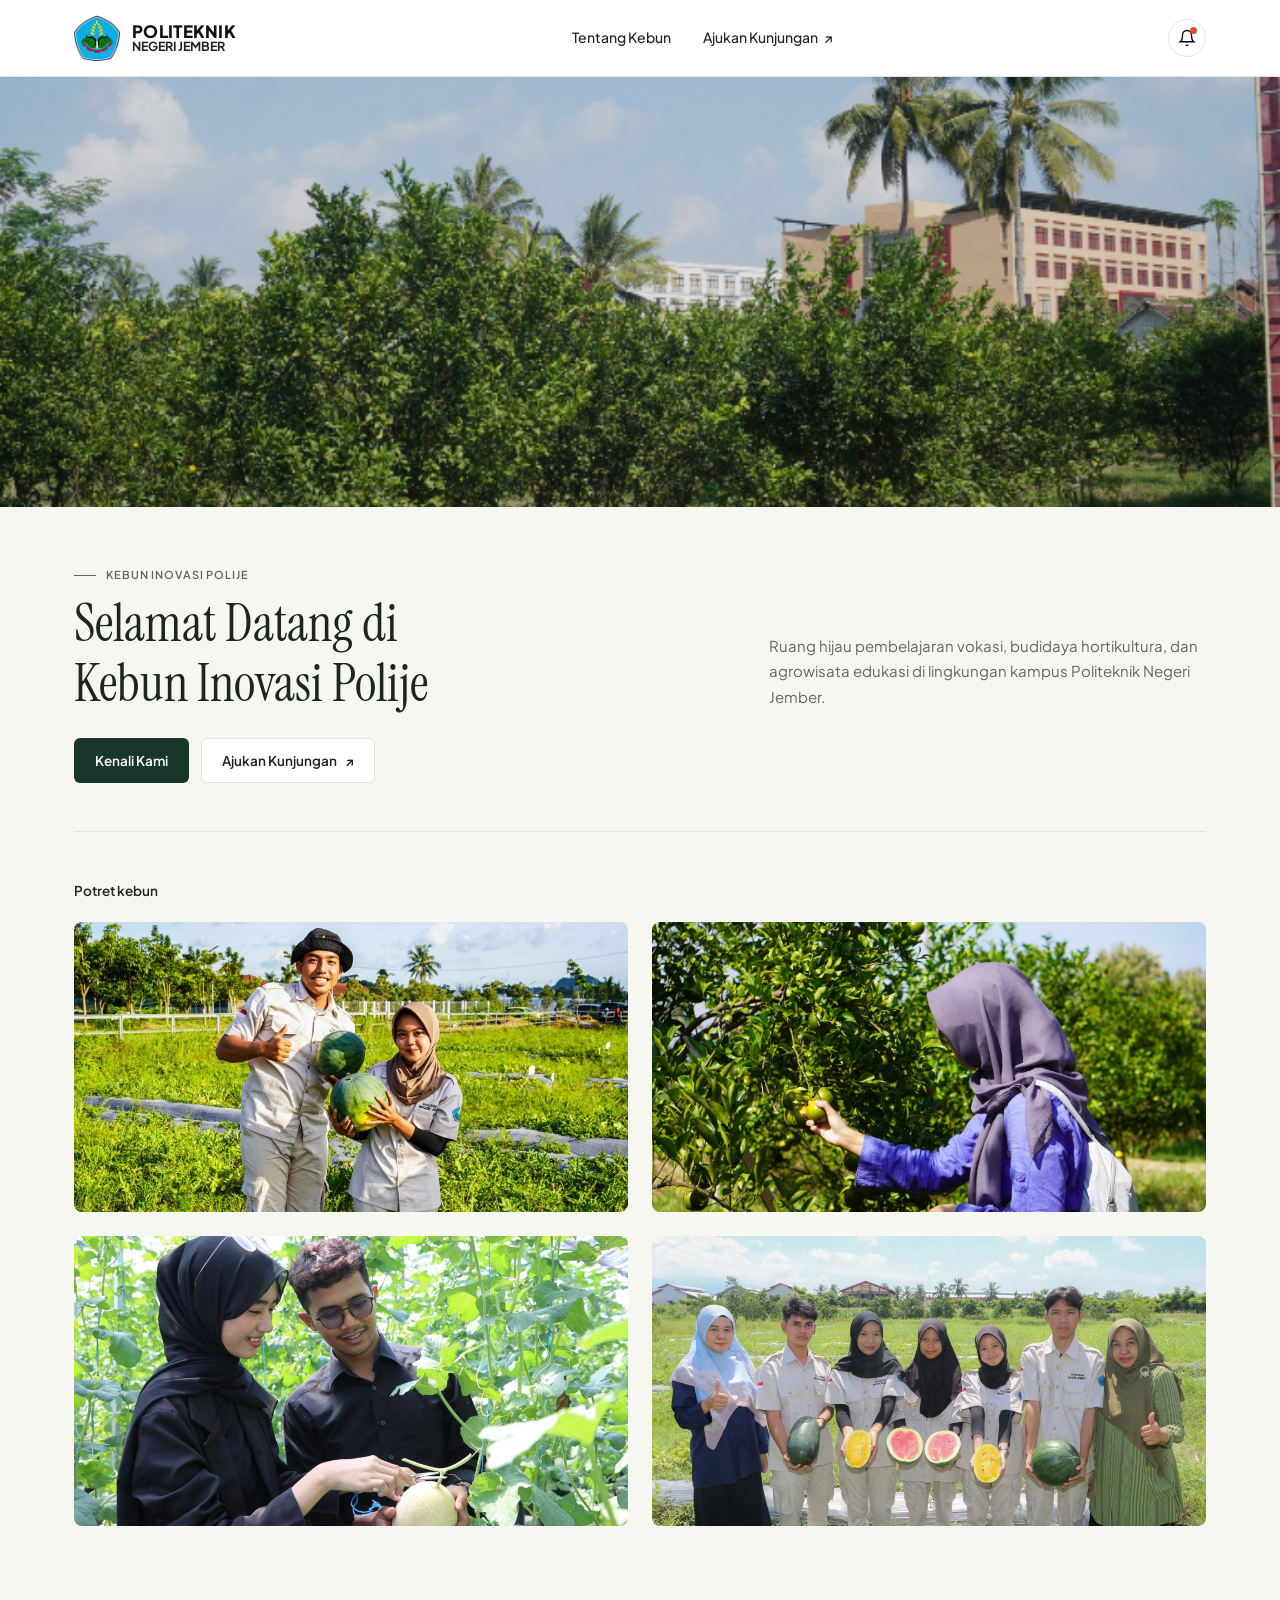
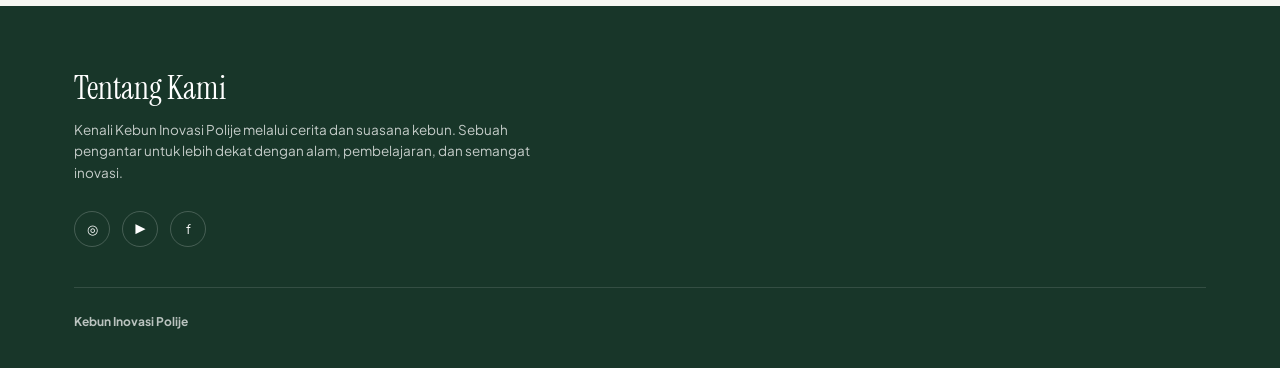
==== index.html @ e6112f81 "first commit" ====
<!DOCTYPE html>
<html lang="id">
<head>
  <meta charset="UTF-8">
  <meta name="viewport" content="width=device-width, initial-scale=1.0">
  <title>Selamat Datang di Kebun Inovasi Polije</title>
  <link rel="stylesheet" href="assets/css/styles.css">
</head>
<body>

  <!-- NAVBAR PENGUNJUNG -->
  <header class="navbar">
    <div class="container navbar-inner">
      <a href="index.html" class="brand-logo">
        <img src="assets/images/logo-polije.png" 
             alt="Logo Polije" 
             onerror="this.src='https://placehold.co/96x96/0A75AD/FFFFFF?text=POLIJE'">
        <div class="brand-text">
          <strong>POLITEKNIK</strong>
          <span>NEGERI JEMBER</span>
        </div>
      </a>

      <div class="nav-links">
        <a href="tentang-kebun.html" class="nav-item">Tentang Kebun</a>
        <a href="kunjungan.html" class="nav-item">Ajukan Kunjungan <span>↗</span></a>
      </div>

      <button class="bell-btn" onclick="toggleNotifPopover(event)" title="Notifikasi">
        <svg width="18" height="18" fill="none" stroke="currentColor" stroke-width="1.8" viewBox="0 0 24 24">
          <path d="M18 8A6 6 0 0 0 6 8c0 7-3 9-3 9h18s-3-2-3-9"></path>
          <path d="M13.73 21a2 2 0 0 1-3.46 0"></path>
        </svg>
        <span class="bell-dot"></span>
      </button>
    </div>

    <!-- POPOVER NOTIFIKASI -->
    <div class="notif-popover" id="notifPopover">
      <div style="display:flex; justify-content:space-between; align-items:center; margin-bottom:12px;">
        <strong style="font-size:13.5px;">Notifikasi</strong>
        <span style="font-size:11.5px; color:var(--text-light);">2 baru</span>
      </div>
      <div class="notif-item-mini approved">
        <div style="display:flex; gap:8px; align-items:flex-start;">
          <span style="color:var(--status-green-text); font-weight:bold;">✓</span>
          <div>
            <strong style="display:block; color:var(--text-main);">Disetujui</strong>
            <span style="color:var(--text-muted); font-size:11.5px;">KJ-2026-018 • Rabu, 21 Okt 2026 • 09.00–11.00 WIB</span>
          </div>
        </div>
      </div>
      <div class="notif-item-mini rejected">
        <div style="display:flex; gap:8px; align-items:flex-start;">
          <span style="color:var(--status-red-text); font-weight:bold;">✕</span>
          <div>
            <strong style="display:block; color:var(--text-main);">Ditolak</strong>
            <span style="color:var(--text-muted); font-size:11.5px;">KJ-2026-015 • Kamis, 15 Okt 2026 • 08.00–10.00 WIB</span>
          </div>
        </div>
      </div>
      <a href="notifikasi.html" class="btn btn-primary" style="width:100%; padding:9px;">
        Lihat selengkapnya
      </a>
    </div>
  </header>

  <!-- KONTEN BERANDA -->
  <main style="flex:1;">
    <div style="position:relative; height:430px; overflow:hidden; background:#1c3124;">
      <img src="assets/images/hero-beranda.jpg" 
           alt="Kebun Inovasi Polije" 
           onerror="this.src='https://images.unsplash.com/photo-1500937386664-56d1dfef3854?auto=format&fit=crop&w=1600&q=80'"
           style="width:100%; height:100%; object-fit:cover; filter:brightness(0.88);">
      <div class="container" style="position:relative; height:100%;">
        <span style="position:absolute; bottom:22px; left:24px; color:rgba(255,255,255,0.85); font-size:10.5px; letter-spacing:0.1em; font-weight:600;">
          KEBUN INOVASI POLIJE
        </span>
      </div>
    </div>

    <div class="container" style="padding-top:52px;">
      <div style="display:grid; grid-template-columns: 1.2fr 0.8fr; gap:40px; align-items:center;">
        <div>
          <div class="eyebrow">KEBUN INOVASI POLIJE</div>
          <h1 class="page-title" style="font-size:52px; margin-bottom:24px;">
            Selamat Datang di<br>Kebun Inovasi Polije
          </h1>
          <div style="display:flex; gap:12px;">
            <a href="tentang-kebun.html" class="btn btn-primary">Kenali Kami</a>
            <a href="kunjungan.html" class="btn btn-outline">Ajukan Kunjungan <span>↗</span></a>
          </div>
        </div>
        <div>
          <p class="subtitle" style="font-size:15px; line-height:1.7;">
            Ruang hijau pembelajaran vokasi, budidaya hortikultura, dan agrowisata edukasi di lingkungan kampus Politeknik Negeri Jember.
          </p>
        </div>
      </div>

      <div class="divider"></div>

      <h3 style="font-size:13.5px; font-weight:600; margin-bottom:20px;">Potret kebun</h3>
      <div style="display:grid; grid-template-columns: 1fr 1fr; gap:24px;">
        <img src="assets/images/potret-1.jpg" 
             onerror="this.src='https://images.unsplash.com/photo-1592982537447-7440770cbfc9?auto=format&fit=crop&w=800&q=80'"
             style="width:100%; height:290px; object-fit:cover; border-radius:8px;" alt="Potret 1">
        <img src="assets/images/potret-2.jpg" 
             onerror="this.src='https://images.unsplash.com/photo-1540420773420-3366772f4999?auto=format&fit=crop&w=800&q=80'"
             style="width:100%; height:290px; object-fit:cover; border-radius:8px;" alt="Potret 2">
        <img src="assets/images/potret-3.jpg" 
             onerror="this.src='https://images.unsplash.com/photo-1416879595882-3373a0480b5b?auto=format&fit=crop&w=800&q=80'"
             style="width:100%; height:290px; object-fit:cover; border-radius:8px;" alt="Potret 3">
        <img src="assets/images/potret-4.jpg" 
             onerror="this.src='https://images.unsplash.com/photo-1625246333195-78d9c38ad449?auto=format&fit=crop&w=800&q=80'"
             style="width:100%; height:290px; object-fit:cover; border-radius:8px;" alt="Potret 4">
      </div>
    </div>
  </main>

  <footer class="footer-public">
    <div class="container">
      <h2 class="serif-heading">Tentang Kami</h2>
      <p>
        Kenali Kebun Inovasi Polije melalui cerita dan suasana kebun. Sebuah pengantar untuk lebih dekat dengan alam, pembelajaran, dan semangat inovasi.
      </p>
      <div class="social-links">
        <a href="#!" class="social-btn" title="Instagram" aria-label="Instagram">◎</a>
        <a href="#!" class="social-btn" title="YouTube" aria-label="YouTube">▶</a>
        <a href="#!" class="social-btn" title="Facebook" aria-label="Facebook">f</a>
      </div>
      <div class="footer-bottom">
        <strong>Kebun Inovasi Polije</strong>
      </div>
    </div>
  </footer>

  <script src="assets/js/app.js"></script>
</body>
</html>
---- assets/css/styles.css ----
@import url('https://fonts.googleapis.com/css2?family=Instrument+Serif:ital@0;1&family=Plus+Jakarta+Sans:wght@400;500;600;700&display=swap');

:root {
  --bg-main: #F7F7F2;
  --bg-card: #FFFFFF;
  --bg-subtle: #F2F3EE;
  --bg-cream: #F9F8F3;
  --primary-dark: #183629;
  --primary-hover: #224938;
  --text-main: #1C2520;
  --text-muted: #5E6862;
  --text-light: #87918B;
  --border-color: #E2E5DE;
  
  --status-green-bg: #EBF5EE;
  --status-green-text: #1E633A;
  --status-yellow-bg: #FDF4E7;
  --status-yellow-text: #9C5714;
  --status-red-bg: #FCEEEF;
  --status-red-text: #A82831;
}

* {
  box-sizing: border-box;
  margin: 0;
  padding: 0;
}

body {
  background-color: var(--bg-main);
  color: var(--text-main);
  font-family: 'Plus Jakarta Sans', -apple-system, BlinkMacSystemFont, sans-serif;
  line-height: 1.6;
  font-size: 14px;
  min-height: 100vh;
  display: flex;
  flex-direction: column;
}

h1, h2, .serif-heading {
  font-family: 'Instrument Serif', Georgia, serif;
  font-weight: 400;
  line-height: 1.15;
  color: var(--text-main);
}

a {
  text-decoration: none;
  color: inherit;
}

.container {
  max-width: 1180px;
  margin: 0 auto;
  padding: 0 24px;
  width: 100%;
}

/* HEADER & NAVBAR */
.navbar {
  background: var(--bg-card);
  border-bottom: 1px solid var(--border-color);
  position: sticky;
  top: 0;
  z-index: 100;
}

.navbar-inner {
  display: flex;
  align-items: center;
  justify-content: space-between;
  height: 76px;
}

.brand-logo {
  display: flex;
  align-items: center;
  gap: 12px;
  cursor: pointer;
}

.brand-logo img {
  height: 46px;
  width: auto;
  object-fit: contain;
}

.brand-text {
  display: flex;
  flex-direction: column;
  line-height: 1.1;
}

.brand-text strong {
  font-size: 17px;
  font-weight: 800;
  letter-spacing: 0.3px;
  color: #111;
}

.brand-text span {
  font-size: 12.5px;
  font-weight: 700;
  color: #222;
}

.nav-links {
  display: flex;
  align-items: center;
  gap: 32px;
}

.nav-item {
  font-size: 14px;
  font-weight: 500;
  color: var(--text-main);
  padding: 6px 0;
  border-bottom: 2px solid transparent;
  cursor: pointer;
  display: inline-flex;
  align-items: center;
  gap: 6px;
  transition: all 0.2s;
}

.nav-item:hover, .nav-item.active {
  border-bottom-color: var(--primary-dark);
  font-weight: 600;
}

.bell-btn {
  width: 38px;
  height: 38px;
  border-radius: 50%;
  border: 1px solid var(--border-color);
  background: var(--bg-card);
  display: flex;
  align-items: center;
  justify-content: center;
  cursor: pointer;
  position: relative;
  transition: background 0.2s;
}

.bell-btn:hover {
  background: var(--bg-subtle);
}

.bell-dot {
  position: absolute;
  top: 7px;
  right: 8px;
  width: 7px;
  height: 7px;
  border-radius: 50%;
  background: #D94E34;
}

/* SUB-NAVIGATION BAR */
.subnav {
  border-bottom: 1px solid var(--border-color);
  background: var(--bg-main);
  padding: 14px 0;
  font-size: 12px;
}

.subnav-inner {
  display: flex;
  align-items: center;
  justify-content: space-between;
  flex-wrap: wrap;
  gap: 16px;
}

.subnav-left {
  display: flex;
  align-items: center;
  gap: 28px;
}

.subnav-label {
  text-transform: uppercase;
  letter-spacing: 0.08em;
  color: var(--text-light);
  font-size: 11px;
  font-weight: 600;
}

.subnav-links {
  display: flex;
  gap: 24px;
}

.subnav-links a {
  color: var(--text-muted);
  font-weight: 500;
}

.subnav-links a:hover {
  color: var(--primary-dark);
}

/* SECTION HEADERS */
.eyebrow {
  display: inline-flex;
  align-items: center;
  gap: 10px;
  font-size: 11px;
  font-weight: 600;
  text-transform: uppercase;
  letter-spacing: 0.08em;
  color: var(--text-muted);
  margin-bottom: 10px;
}

.eyebrow::before {
  content: "";
  display: inline-block;
  width: 22px;
  height: 1.5px;
  background-color: var(--text-muted);
}

.page-title {
  font-size: 46px;
  margin-bottom: 12px;
}

.section-title {
  font-size: 34px;
  margin-bottom: 8px;
}

.subtitle {
  color: var(--text-muted);
  font-size: 14.5px;
  max-width: 580px;
}

/* BUTTONS & BADGES */
.btn {
  display: inline-flex;
  align-items: center;
  justify-content: center;
  gap: 8px;
  padding: 11px 20px;
  border-radius: 6px;
  font-size: 13.5px;
  font-weight: 600;
  cursor: pointer;
  border: 1px solid transparent;
  transition: all 0.2s;
  font-family: inherit;
}

.btn-primary {
  background: var(--primary-dark);
  color: #fff;
}

.btn-primary:hover {
  background: var(--primary-hover);
}

.btn-outline {
  background: var(--bg-card);
  border-color: var(--border-color);
  color: var(--text-main);
}

.btn-outline:hover {
  background: var(--bg-subtle);
}

.btn-danger-outline {
  background: var(--bg-card);
  border-color: #EBC5C8;
  color: var(--status-red-text);
}

.btn-danger-outline:hover {
  background: var(--status-red-bg);
}

.badge {
  display: inline-flex;
  align-items: center;
  gap: 6px;
  padding: 5px 12px;
  border-radius: 99px;
  font-size: 12px;
  font-weight: 600;
}

.badge-success {
  background: var(--status-green-bg);
  color: var(--status-green-text);
  border: 1px solid #CBE6D4;
}

.badge-warning {
  background: var(--status-yellow-bg);
  color: var(--status-yellow-text);
  border: 1px solid #F5DEC0;
}

.badge-danger {
  background: var(--status-red-bg);
  color: var(--status-red-text);
  border: 1px solid #F4CED1;
}

.badge-role {
  background: var(--bg-subtle);
  border: 1px solid var(--border-color);
  color: var(--text-main);
  padding: 7px 14px;
  border-radius: 6px;
  font-size: 12.5px;
  font-weight: 500;
  display: inline-flex;
  align-items: center;
  gap: 7px;
}

/* CARDS & CONTAINERS */
.card {
  background: var(--bg-card);
  border: 1px solid var(--border-color);
  border-radius: 10px;
  padding: 28px;
}

.divider {
  height: 1px;
  background: var(--border-color);
  margin: 48px 0;
}

/* FILTER PILLS */
.filter-group {
  display: flex;
  gap: 8px;
  margin: 24px 0;
}

.filter-pill {
  padding: 8px 16px;
  border-radius: 6px;
  font-size: 12.5px;
  font-weight: 600;
  border: 1px solid var(--border-color);
  background: var(--bg-card);
  color: var(--text-muted);
  cursor: pointer;
}

.filter-pill.active {
  background: var(--primary-dark);
  color: #fff;
  border-color: var(--primary-dark);
}

/* FORMS */
.form-grid {
  display: grid;
  grid-template-columns: 1fr 1fr;
  gap: 20px;
}

.form-group {
  display: flex;
  flex-direction: column;
  gap: 7px;
  margin-bottom: 18px;
}

.form-group.full {
  grid-column: 1 / -1;
}

.form-label {
  font-size: 12.5px;
  font-weight: 600;
  color: var(--text-main);
}

.form-input, .form-textarea {
  padding: 11px 14px;
  border: 1px solid var(--border-color);
  border-radius: 6px;
  font-size: 13.5px;
  font-family: inherit;
  background: var(--bg-card);
  color: var(--text-main);
  outline: none;
  transition: border-color 0.2s;
}

.form-input:focus, .form-textarea:focus {
  border-color: var(--primary-dark);
}

.form-textarea {
  min-height: 100px;
  resize: vertical;
}

/* RADIO CARDS (UPDATE STATUS AIR) */
.radio-cards {
  display: grid;
  grid-template-columns: repeat(3, 1fr);
  gap: 16px;
  margin-bottom: 22px;
}

.radio-card {
  border: 1px solid var(--border-color);
  border-radius: 8px;
  padding: 14px 16px;
  display: flex;
  align-items: center;
  gap: 10px;
  cursor: pointer;
  background: var(--bg-card);
  font-weight: 500;
}

.radio-card.selected {
  background: #EAECE4;
  border-color: var(--primary-dark);
  font-weight: 600;
}

/* TABLES */
.table-card {
  background: var(--bg-card);
  border: 1px solid var(--border-color);
  border-radius: 10px;
  overflow: hidden;
}

.data-table {
  width: 100%;
  border-collapse: collapse;
  text-align: left;
}

.data-table th {
  background: var(--bg-subtle);
  padding: 13px 24px;
  font-size: 11px;
  font-weight: 700;
  text-transform: uppercase;
  letter-spacing: 0.06em;
  color: var(--text-muted);
  border-bottom: 1px solid var(--border-color);
}

.data-table td {
  padding: 20px 24px;
  border-bottom: 1px solid var(--border-color);
  vertical-align: top;
}

.data-table tr:last-child td {
  border-bottom: none;
}

.data-table tr.selected-row {
  background: #F4F5EF;
}

/* NOTIFICATION DROPDOWN POPOVER */
.notif-popover {
  position: absolute;
  top: 84px;
  right: max(24px, calc((100vw - 1180px)/2 + 24px));
  width: 340px;
  background: var(--bg-card);
  border: 1px solid var(--border-color);
  border-radius: 10px;
  box-shadow: 0 12px 32px rgba(0,0,0,0.12);
  padding: 16px;
  z-index: 200;
  display: none;
}

.notif-popover.show {
  display: block;
}

.notif-item-mini {
  padding: 12px;
  border-radius: 8px;
  margin-bottom: 10px;
  font-size: 12.5px;
  border: 1px solid var(--border-color);
}

.notif-item-mini.approved {
  background: #F4F9F5;
  border-color: #D5E9DC;
}

.notif-item-mini.rejected {
  background: #FDF6F6;
  border-color: #F3D8DA;
}

/* ORG CHART */
.org-chart {
  display: flex;
  flex-direction: column;
  align-items: center;
  margin-top: 32px;
}

.org-box {
  background: var(--bg-card);
  border: 1px solid var(--border-color);
  border-radius: 8px;
  padding: 18px 24px;
  width: 280px;
  text-align: left;
}

.org-box small {
  font-size: 10px;
  text-transform: uppercase;
  letter-spacing: 0.06em;
  color: var(--text-light);
  display: block;
  margin-bottom: 4px;
}

.org-box strong {
  font-size: 15px;
  display: block;
  margin-bottom: 2px;
}

.org-box span {
  font-size: 12.5px;
  color: var(--text-muted);
}

.org-line-v {
  width: 1px;
  height: 24px;
  background: var(--border-color);
}

.org-children {
  display: grid;
  grid-template-columns: repeat(3, 1fr);
  gap: 24px;
  width: 100%;
  position: relative;
  padding-top: 24px;
}

.org-children::before {
  content: "";
  position: absolute;
  top: 0;
  left: 16.66%;
  right: 16.66%;
  height: 1px;
  background: var(--border-color);
}

/* FOOTER */
.footer-public {
  background: var(--primary-dark);
  color: #fff;
  padding: 64px 0 36px;
  margin-top: 80px;
}

.footer-public h2 {
  color: #fff;
  font-size: 32px;
  margin-bottom: 12px;
}

.footer-public p {
  color: rgba(255,255,255,0.75);
  max-width: 460px;
  font-size: 13.5px;
  margin-bottom: 28px;
}

.social-links {
  display: flex;
  gap: 12px;
  margin-bottom: 40px;
}

.social-btn {
  width: 36px;
  height: 36px;
  border-radius: 50%;
  border: 1px solid rgba(255,255,255,0.2);
  display: inline-flex;
  align-items: center;
  justify-content: center;
  color: #fff;
  font-size: 13px;
}

.footer-bottom {
  border-top: 1px solid rgba(255,255,255,0.12);
  padding-top: 24px;
  font-size: 12px;
  color: rgba(255,255,255,0.7);
}

.footer-admin {
  background: var(--primary-dark);
  color: #fff;
  padding: 28px 0;
  margin-top: auto;
}

@media (max-width: 860px) {
  .form-grid, .org-children, .radio-cards {
    grid-template-columns: 1fr;
  }
  .org-children::before {
    display: none;
  }
}
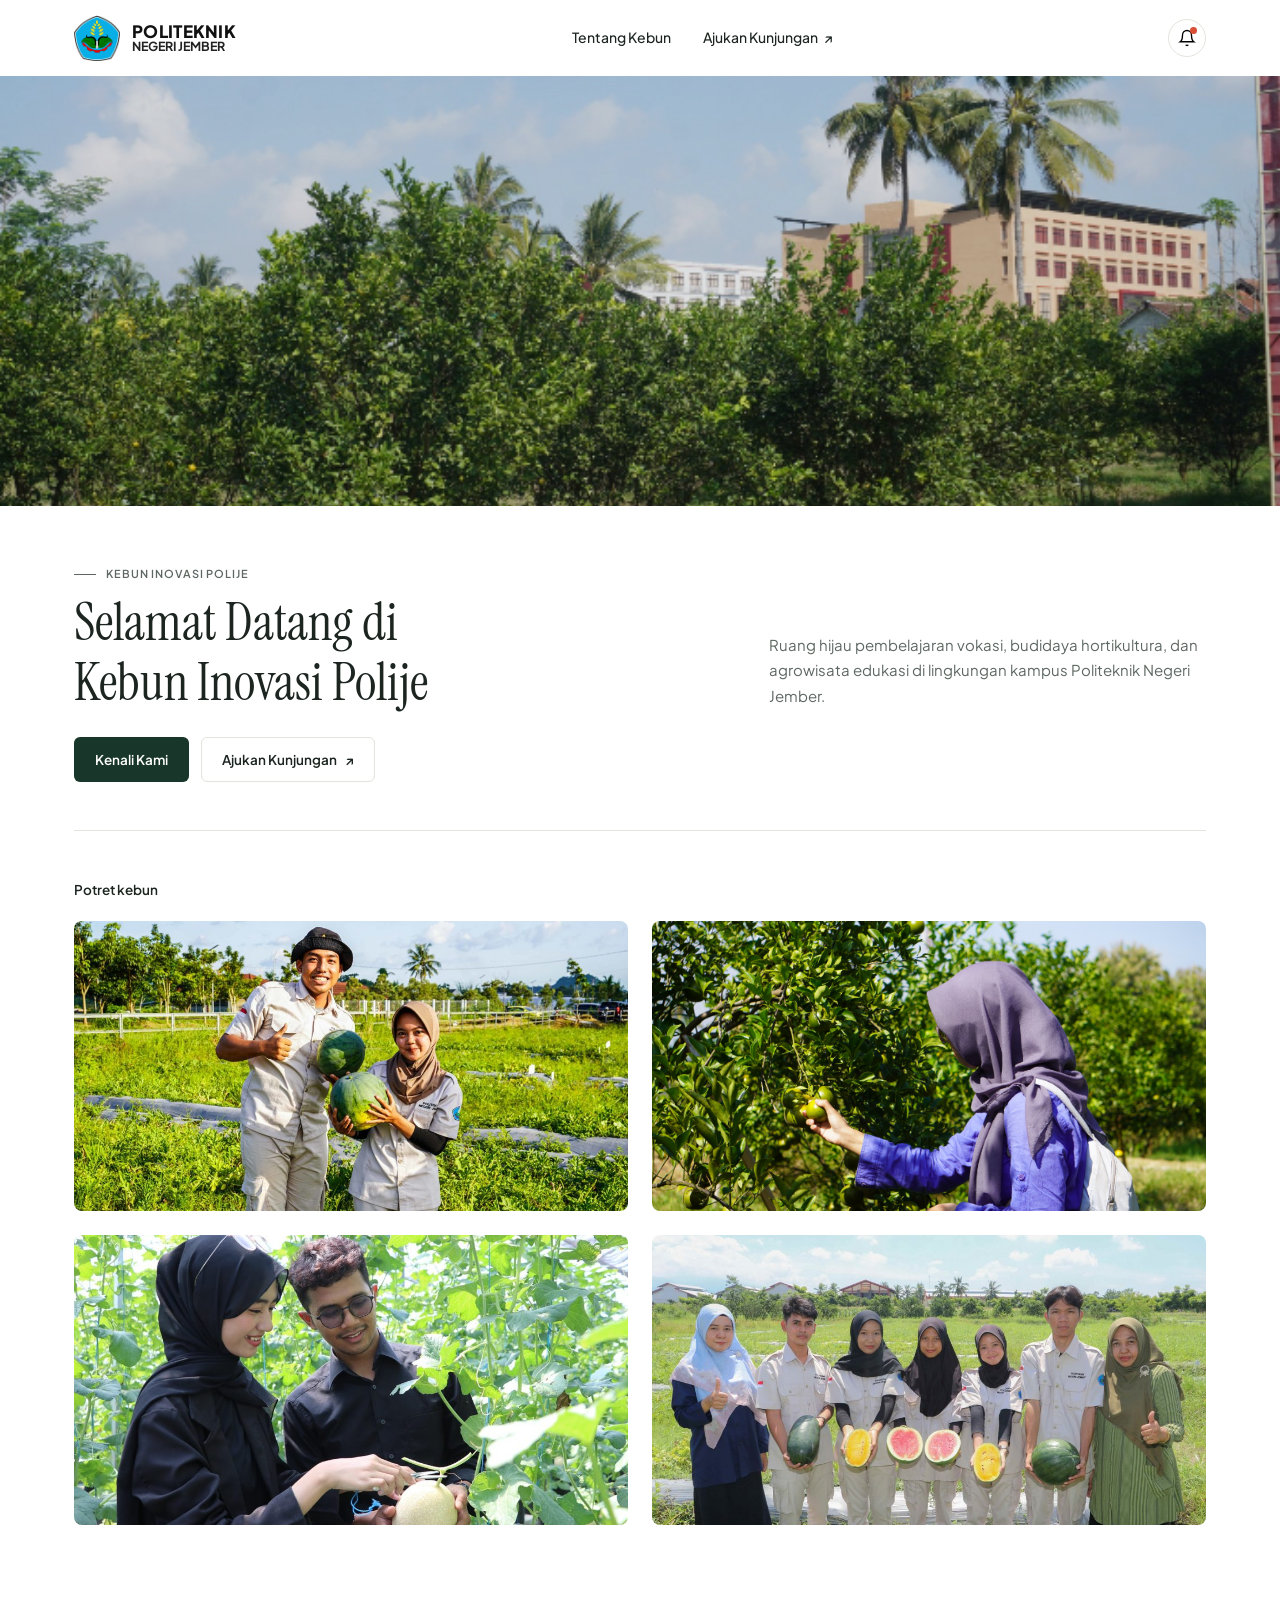
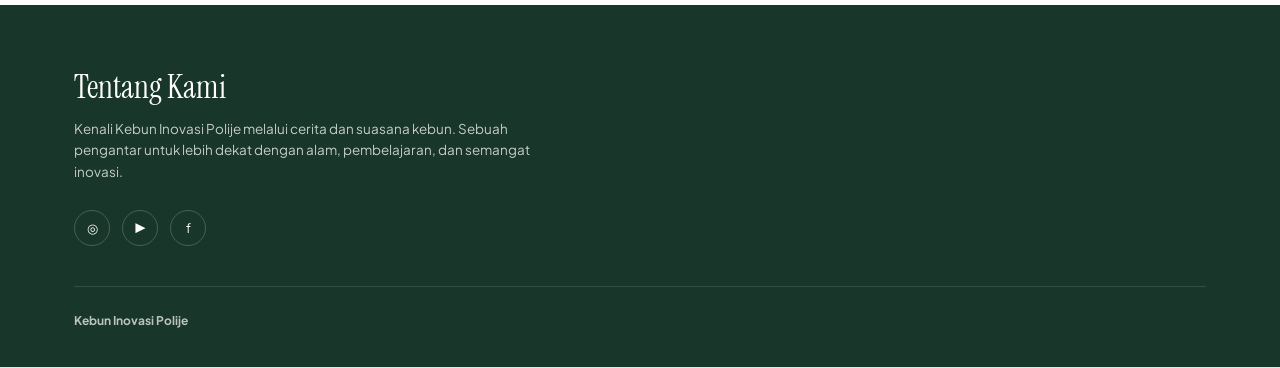
==== commit 870ea199: "delete:notifikasi" ====
--- a/index.html
+++ b/index.html
@@ -34,37 +34,7 @@
         <span class="bell-dot"></span>
       </button>
     </div>
-
-    <!-- POPOVER NOTIFIKASI -->
-    <div class="notif-popover" id="notifPopover">
-      <div style="display:flex; justify-content:space-between; align-items:center; margin-bottom:12px;">
-        <strong style="font-size:13.5px;">Notifikasi</strong>
-        <span style="font-size:11.5px; color:var(--text-light);">2 baru</span>
-      </div>
-      <div class="notif-item-mini approved">
-        <div style="display:flex; gap:8px; align-items:flex-start;">
-          <span style="color:var(--status-green-text); font-weight:bold;">✓</span>
-          <div>
-            <strong style="display:block; color:var(--text-main);">Disetujui</strong>
-            <span style="color:var(--text-muted); font-size:11.5px;">KJ-2026-018 • Rabu, 21 Okt 2026 • 09.00–11.00 WIB</span>
-          </div>
-        </div>
-      </div>
-      <div class="notif-item-mini rejected">
-        <div style="display:flex; gap:8px; align-items:flex-start;">
-          <span style="color:var(--status-red-text); font-weight:bold;">✕</span>
-          <div>
-            <strong style="display:block; color:var(--text-main);">Ditolak</strong>
-            <span style="color:var(--text-muted); font-size:11.5px;">KJ-2026-015 • Kamis, 15 Okt 2026 • 08.00–10.00 WIB</span>
-          </div>
-        </div>
-      </div>
-      <a href="notifikasi.html" class="btn btn-primary" style="width:100%; padding:9px;">
-        Lihat selengkapnya
-      </a>
-    </div>
-  </header>
-
+    
   <!-- KONTEN BERANDA -->
   <main style="flex:1;">
     <div style="position:relative; height:430px; overflow:hidden; background:#1c3124;">
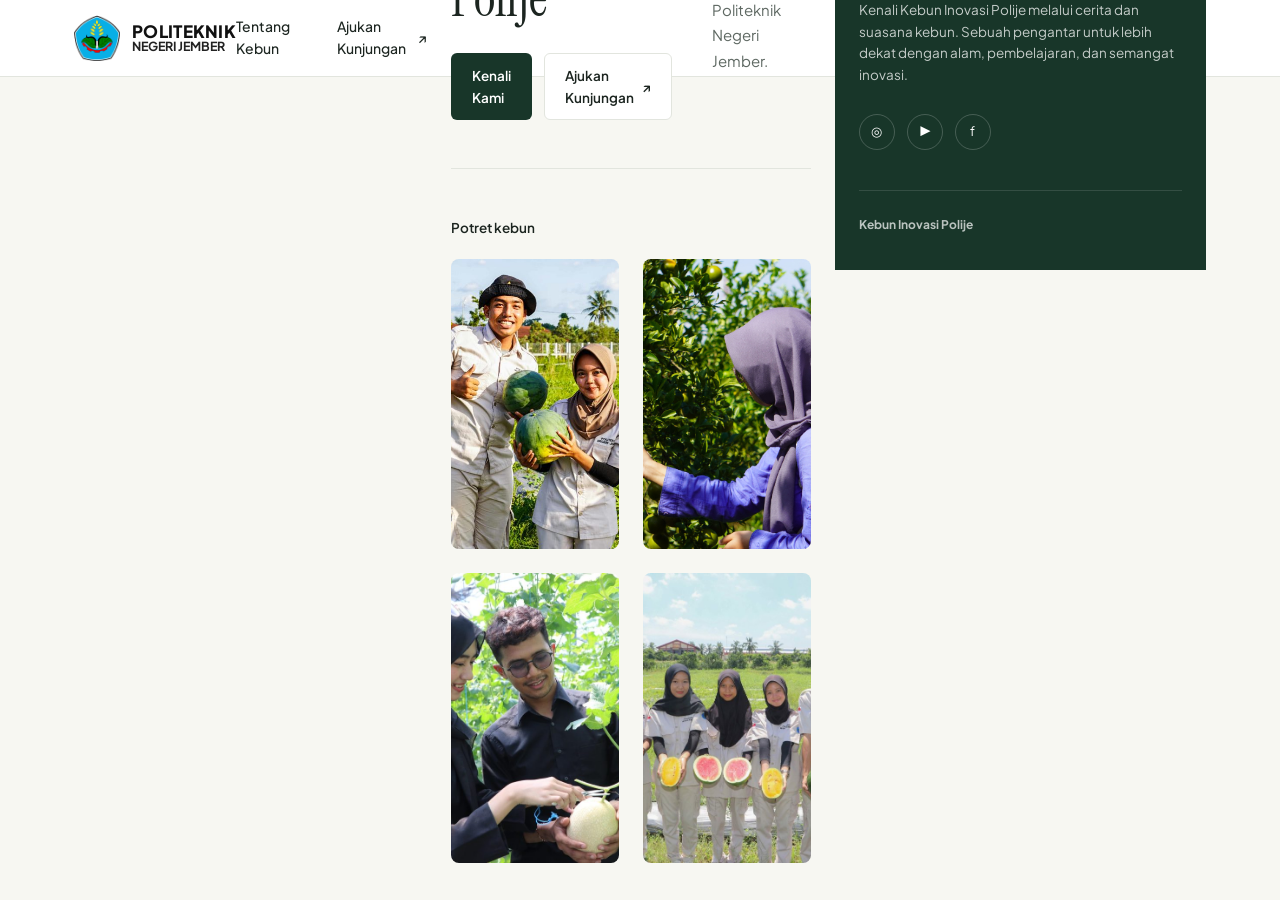
==== commit 6724ba31: "delete:lonceng" ====
--- a/index.html
+++ b/index.html
@@ -25,15 +25,6 @@
         <a href="tentang-kebun.html" class="nav-item">Tentang Kebun</a>
         <a href="kunjungan.html" class="nav-item">Ajukan Kunjungan <span>↗</span></a>
       </div>
-
-      <button class="bell-btn" onclick="toggleNotifPopover(event)" title="Notifikasi">
-        <svg width="18" height="18" fill="none" stroke="currentColor" stroke-width="1.8" viewBox="0 0 24 24">
-          <path d="M18 8A6 6 0 0 0 6 8c0 7-3 9-3 9h18s-3-2-3-9"></path>
-          <path d="M13.73 21a2 2 0 0 1-3.46 0"></path>
-        </svg>
-        <span class="bell-dot"></span>
-      </button>
-    </div>
     
   <!-- KONTEN BERANDA -->
   <main style="flex:1;">
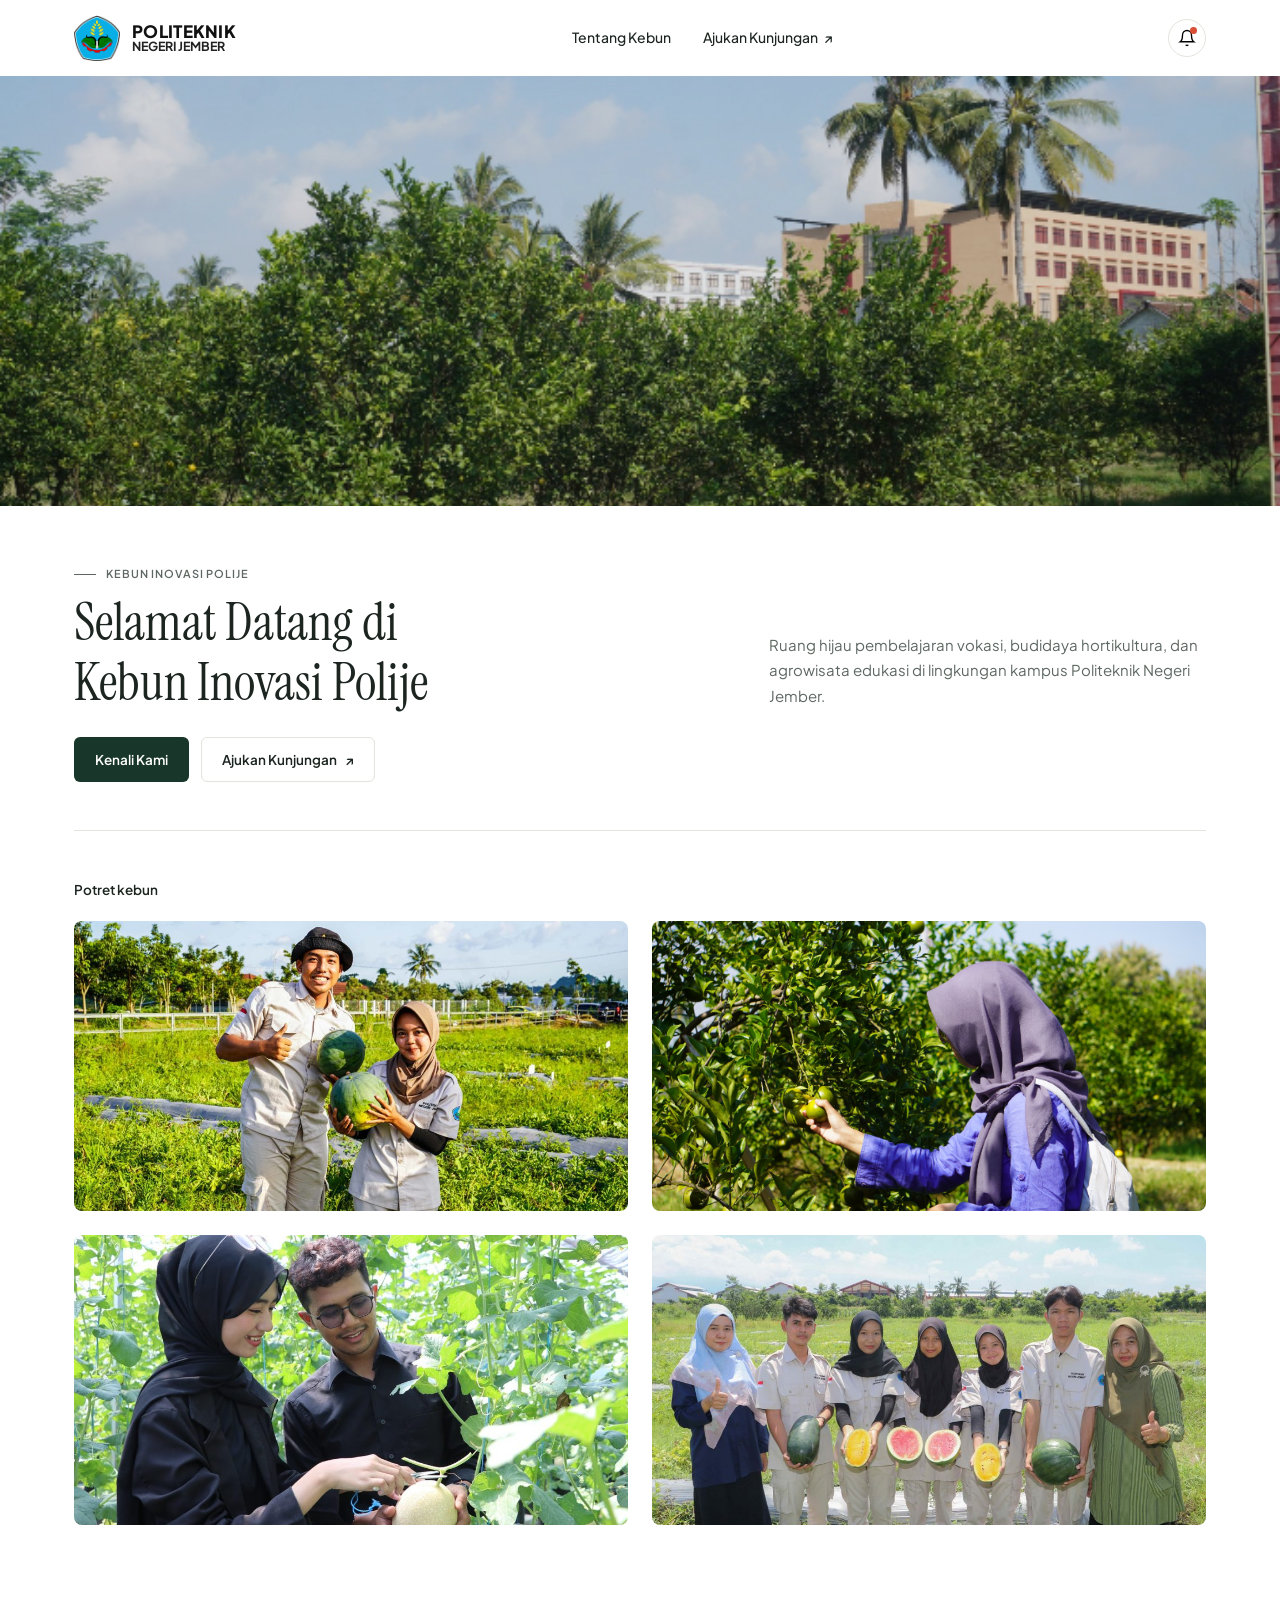
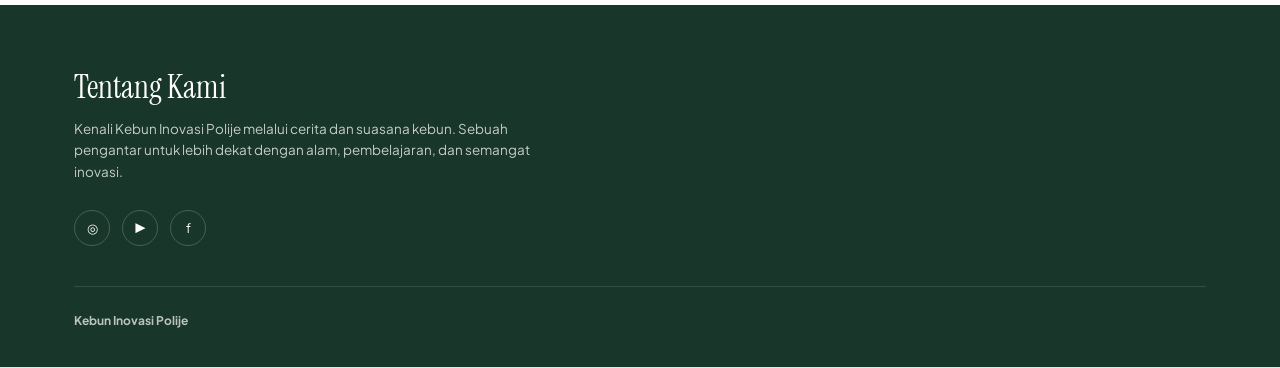
==== commit 3ce8cc46: "undo lonceng" ====
--- a/index.html
+++ b/index.html
@@ -25,7 +25,15 @@
         <a href="tentang-kebun.html" class="nav-item">Tentang Kebun</a>
         <a href="kunjungan.html" class="nav-item">Ajukan Kunjungan <span>↗</span></a>
       </div>
-    
+      
+    <button class="bell-btn" onclick="toggleNotifPopover(event)" title="Notifikasi">
+        <svg width="18" height="18" fill="none" stroke="currentColor" stroke-width="1.8" viewBox="0 0 24 24">
+          <path d="M18 8A6 6 0 0 0 6 8c0 7-3 9-3 9h18s-3-2-3-9"></path>
+          <path d="M13.73 21a2 2 0 0 1-3.46 0"></path>
+        </svg>
+        <span class="bell-dot"></span>
+      </button>
+    </div>
   <!-- KONTEN BERANDA -->
   <main style="flex:1;">
     <div style="position:relative; height:430px; overflow:hidden; background:#1c3124;">
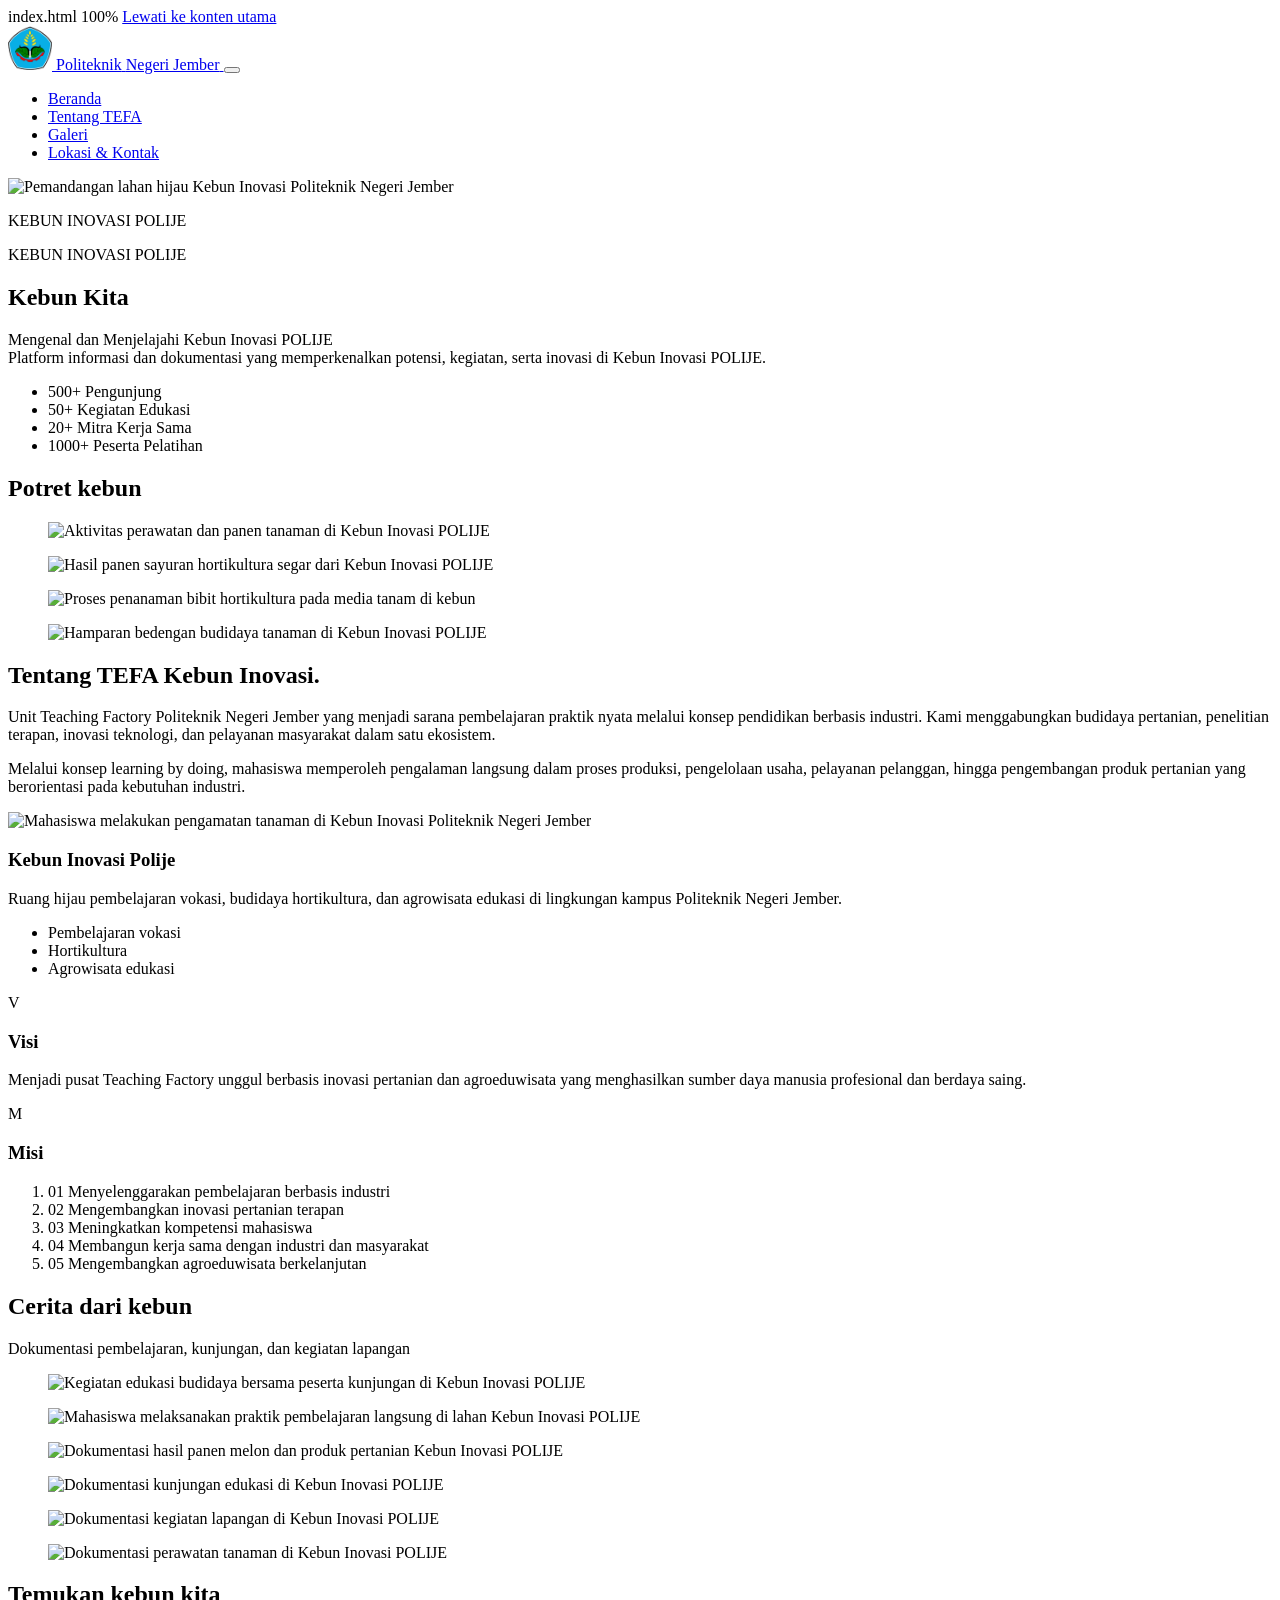
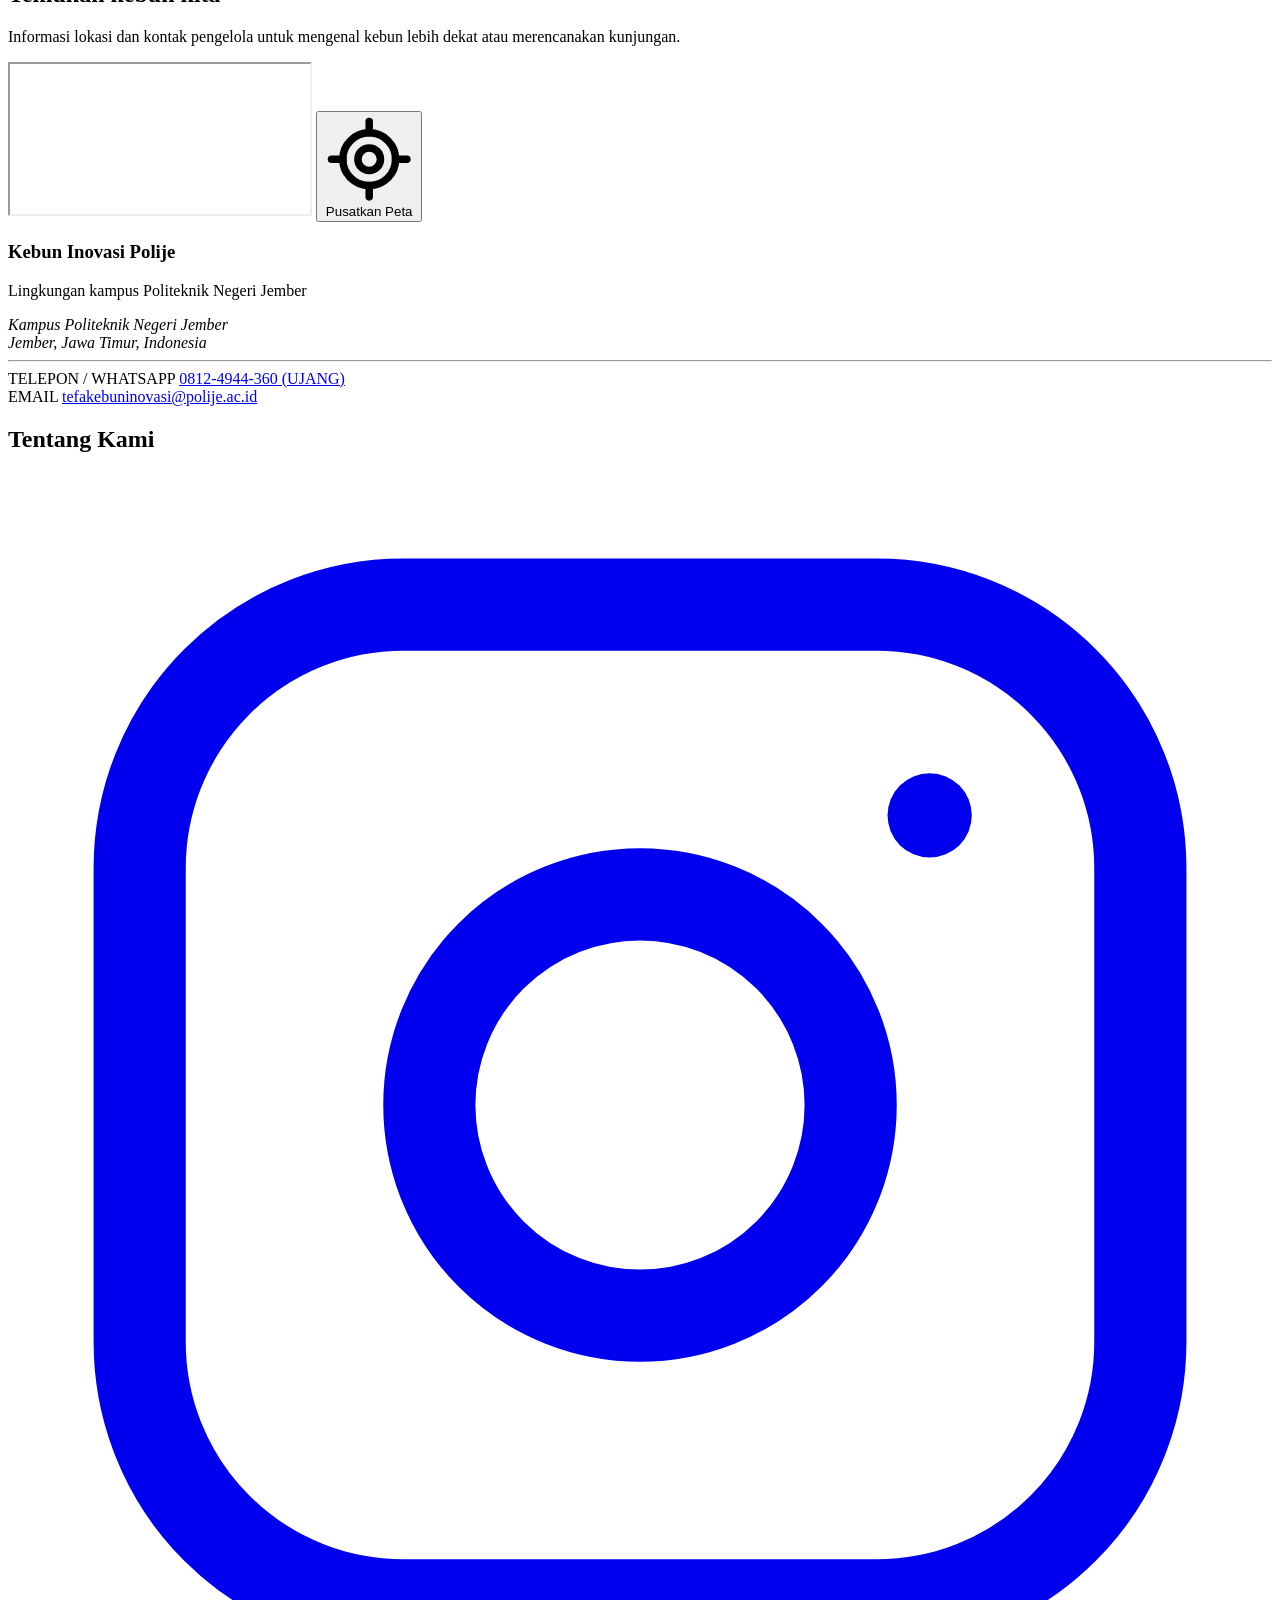
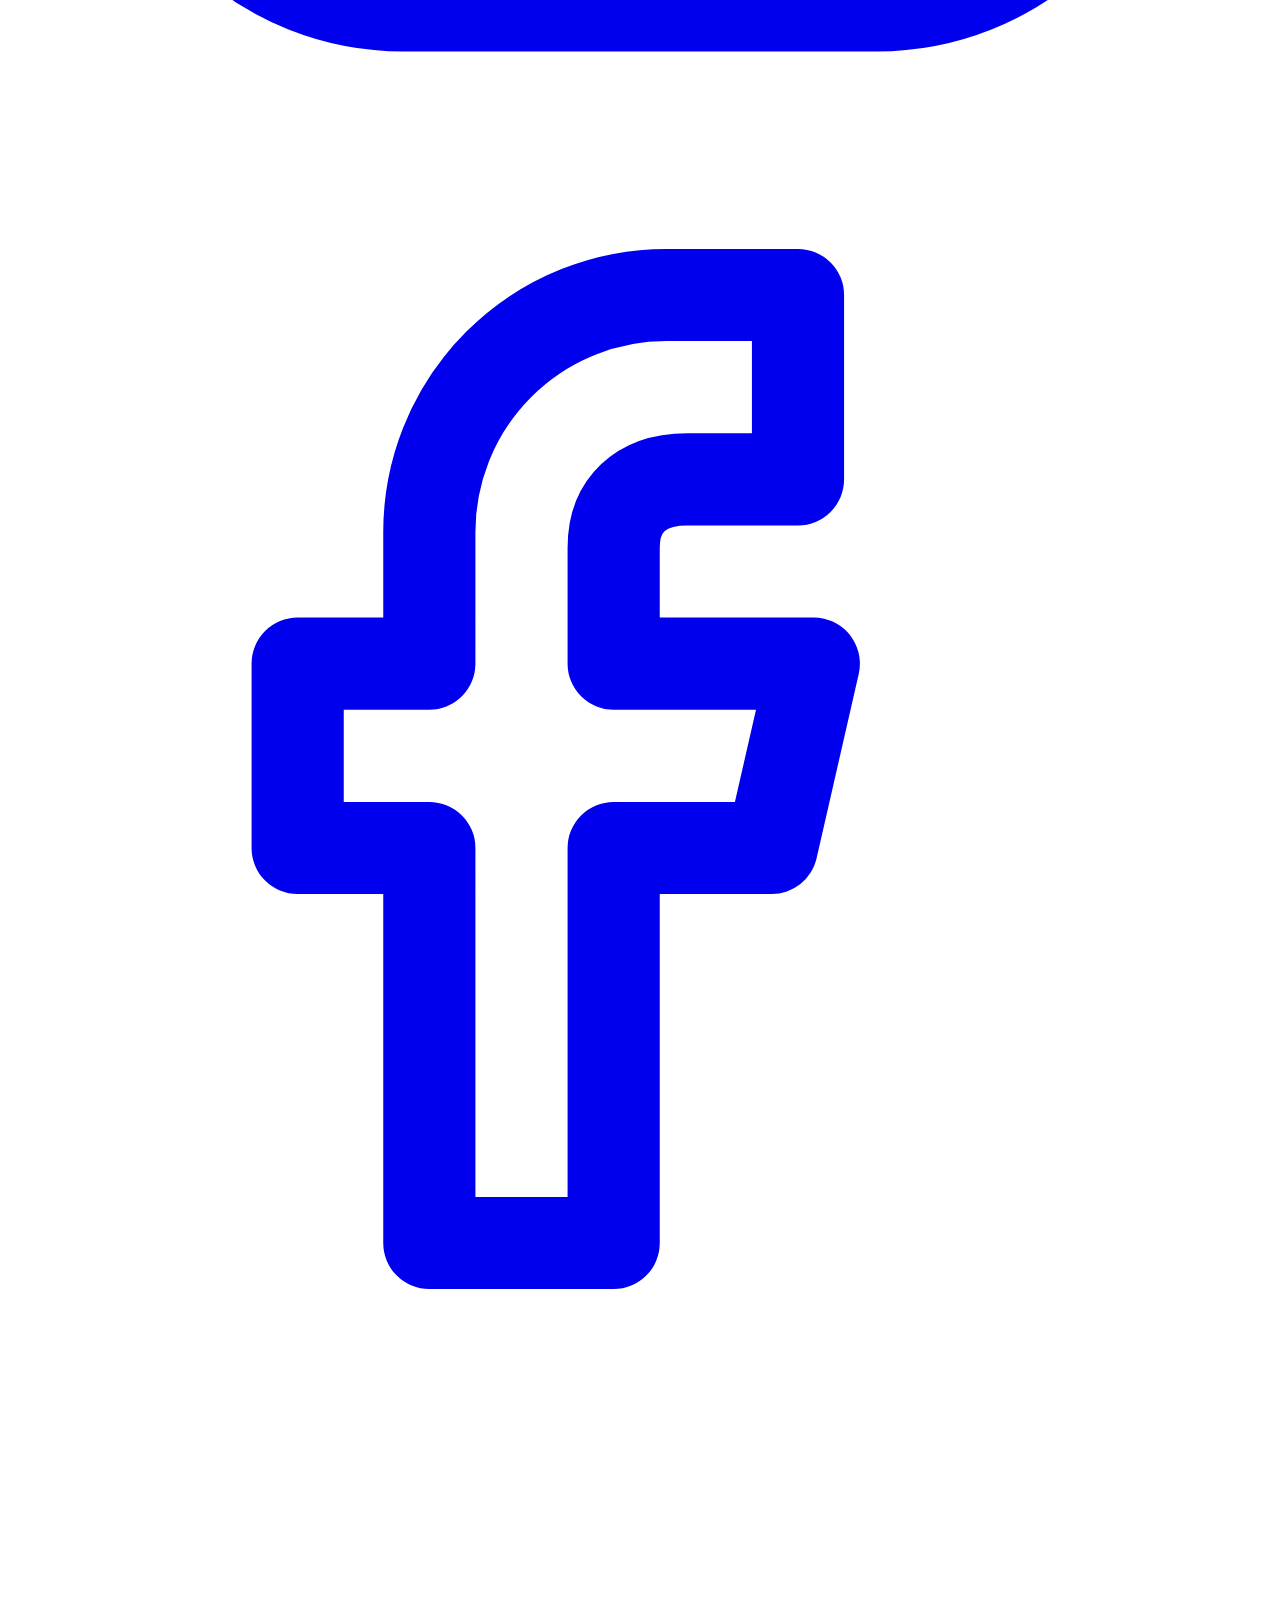
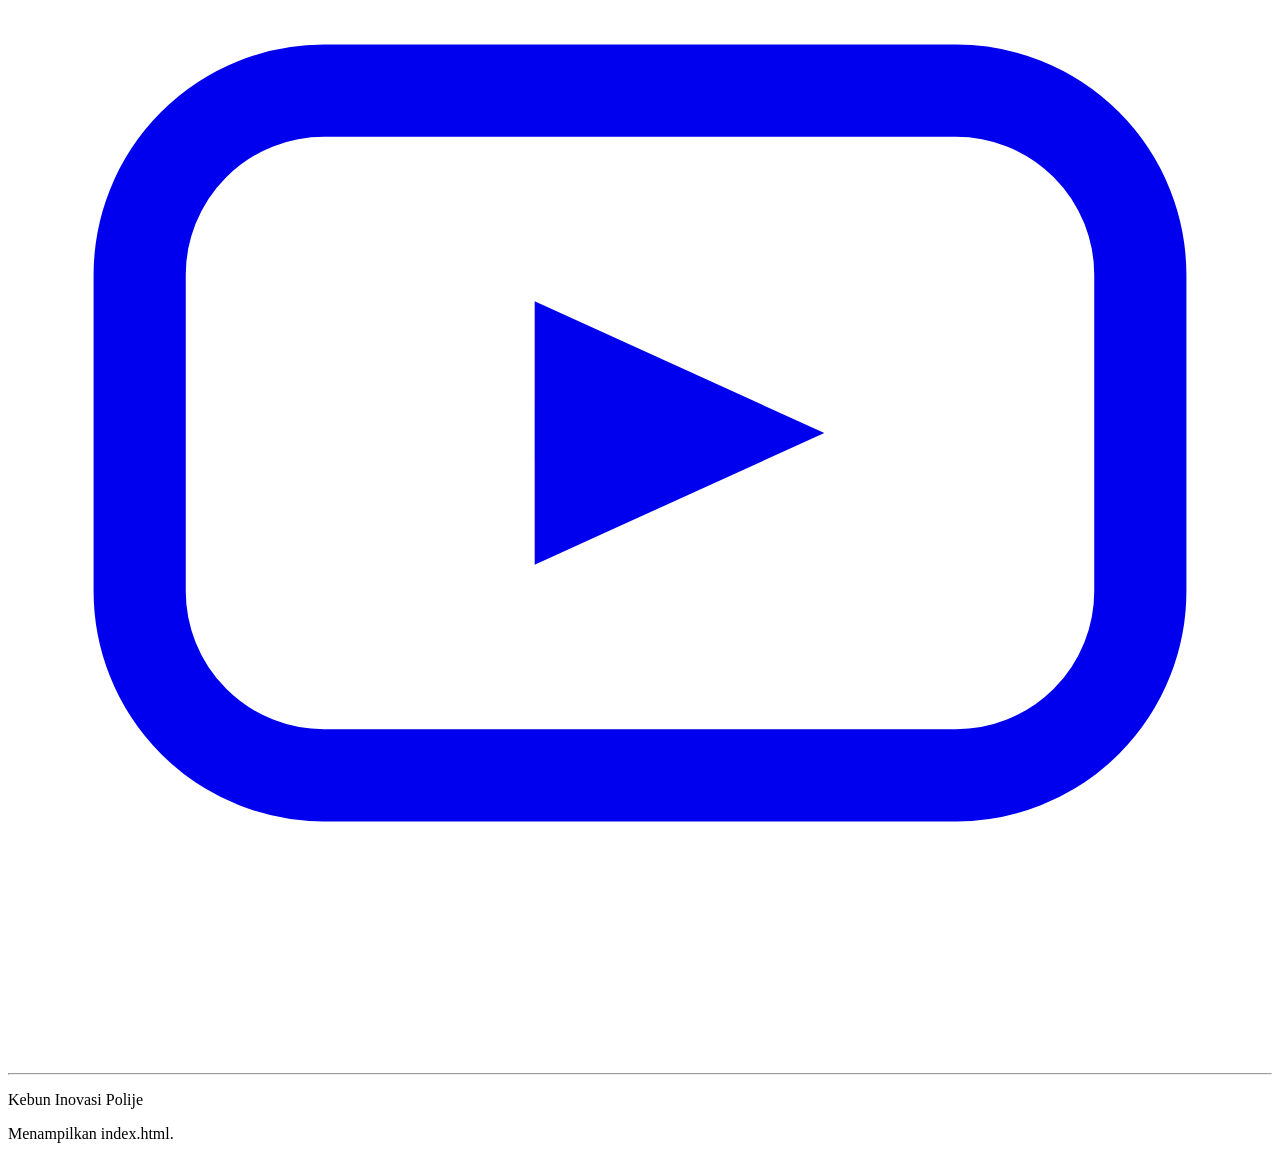
==== commit 29f4ded7: "add index html" ====
--- a/index.html
+++ b/index.html
@@ -1,109 +1,562 @@
-<!DOCTYPE html>
+
+index.html
+100%
+<!doctype html>
 <html lang="id">
-<head>
-  <meta charset="UTF-8">
-  <meta name="viewport" content="width=device-width, initial-scale=1.0">
-  <title>Selamat Datang di Kebun Inovasi Polije</title>
-  <link rel="stylesheet" href="assets/css/styles.css">
-</head>
-<body>
-
-  <!-- NAVBAR PENGUNJUNG -->
-  <header class="navbar">
-    <div class="container navbar-inner">
-      <a href="index.html" class="brand-logo">
-        <img src="assets/images/logo-polije.png" 
-             alt="Logo Polije" 
-             onerror="this.src='https://placehold.co/96x96/0A75AD/FFFFFF?text=POLIJE'">
-        <div class="brand-text">
-          <strong>POLITEKNIK</strong>
-          <span>NEGERI JEMBER</span>
-        </div>
-      </a>
-
-      <div class="nav-links">
-        <a href="tentang-kebun.html" class="nav-item">Tentang Kebun</a>
-        <a href="kunjungan.html" class="nav-item">Ajukan Kunjungan <span>↗</span></a>
+  <head>
+    <meta charset="UTF-8" />
+    <meta name="viewport" content="width=device-width, initial-scale=1.0" />
+    <title>Kebun Kita — Kebun Inovasi POLIJE</title>
+    <meta
+      name="description"
+      content="Platform informasi dan dokumentasi resmi Kebun Inovasi Politeknik Negeri Jember (TEFA Kebun Inovasi POLIJE)."
+    />
+    <meta property="og:title" content="Kebun Kita — Kebun Inovasi POLIJE" />
+    <meta
+      property="og:description"
+      content="Platform informasi dan dokumentasi resmi Kebun Inovasi Politeknik Negeri Jember (TEFA Kebun Inovasi POLIJE)."
+    />
+    <meta property="og:type" content="website" />
+    <meta name="twitter:card" content="summary_large_image" />
+    <link rel="preconnect" href="https://fonts.googleapis.com" />
+    <link rel="preconnect" href="https://fonts.gstatic.com" crossorigin />
+    <link
+      href="https://fonts.googleapis.com/css2?family=Lora:ital,wght@0,400;0,500;0,600;1,400&family=Plus+Jakarta+Sans:wght@400;500;600;700&display=swap"
+      rel="stylesheet"
+    />
+    <link rel="stylesheet" href="assets/css/style.css" />
+  </head>
+  <body>
+    <a class="skip-link" href="#konten-utama">Lewati ke konten utama</a>
+
+    <!-- Header / Navbar -->
+    <header class="site-header" id="site-header">
+      <div class="container header-inner">
+        <a
+          href="#beranda"
+          class="brand-link"
+          aria-label="Beranda Kebun Kita — Politeknik Negeri Jember"
+        >
+          <span class="brand-logo-wrap">
+            <img
+              src="assets/images/logo-polije.png"
+              alt="Logo Politeknik Negeri Jember"
+              class="brand-logo-img"
+              width="44"
+              height="44"
+              decoding="async"
+            />
+            <span class="brand-text">
+              <span class="brand-text-top">Politeknik</span>
+              <span class="brand-text-bottom">Negeri Jember</span>
+            </span>
+          </span>
+        </a>
+
+        <button
+          type="button"
+          class="nav-toggle"
+          id="nav-toggle"
+          aria-label="Buka menu navigasi"
+          aria-controls="primary-nav"
+          aria-expanded="false"
+        >
+          <span class="nav-toggle-bar" aria-hidden="true"></span>
+          <span class="nav-toggle-bar" aria-hidden="true"></span>
+          <span class="nav-toggle-bar" aria-hidden="true"></span>
+        </button>
+
+        <nav class="primary-nav" id="primary-nav" aria-label="Navigasi utama">
+          <ul class="nav-list">
+            <li>
+              <a href="#beranda" class="nav-link is-active" data-nav-link>
+                Beranda
+              </a>
+            </li>
+            <li>
+              <a href="#tentang-tefa" class="nav-link" data-nav-link>
+                Tentang TEFA
+              </a>
+            </li>
+            <li>
+              <a href="#galeri" class="nav-link" data-nav-link>
+                Galeri
+              </a>
+            </li>
+            <li>
+              <a href="#lokasi-kontak" class="nav-link" data-nav-link>
+                Lokasi &amp; Kontak
+              </a>
+            </li>
+          </ul>
+        </nav>
       </div>
-      
-    <button class="bell-btn" onclick="toggleNotifPopover(event)" title="Notifikasi">
-        <svg width="18" height="18" fill="none" stroke="currentColor" stroke-width="1.8" viewBox="0 0 24 24">
-          <path d="M18 8A6 6 0 0 0 6 8c0 7-3 9-3 9h18s-3-2-3-9"></path>
-          <path d="M13.73 21a2 2 0 0 1-3.46 0"></path>
-        </svg>
-        <span class="bell-dot"></span>
-      </button>
-    </div>
-  <!-- KONTEN BERANDA -->
-  <main style="flex:1;">
-    <div style="position:relative; height:430px; overflow:hidden; background:#1c3124;">
-      <img src="assets/images/hero-beranda.jpg" 
-           alt="Kebun Inovasi Polije" 
-           onerror="this.src='https://images.unsplash.com/photo-1500937386664-56d1dfef3854?auto=format&fit=crop&w=1600&q=80'"
-           style="width:100%; height:100%; object-fit:cover; filter:brightness(0.88);">
-      <div class="container" style="position:relative; height:100%;">
-        <span style="position:absolute; bottom:22px; left:24px; color:rgba(255,255,255,0.85); font-size:10.5px; letter-spacing:0.1em; font-weight:600;">
-          KEBUN INOVASI POLIJE
-        </span>
+    </header>
+
+    <main id="konten-utama">
+      <!-- Section 1: Hero Banner & Pengenalan -->
+      <section class="hero-section" id="beranda" aria-labelledby="hero-title">
+        <div class="hero-media">
+          <img
+            src="assets/images/hero-kebun-inovasi.jpg"
+            alt="Pemandangan lahan hijau Kebun Inovasi Politeknik Negeri Jember"
+            class="hero-image"
+            loading="eager"
+            decoding="async"
+          />
+          <div class="hero-scrim" aria-hidden="true"></div>
+          <div class="container hero-caption-wrap">
+            <p class="hero-caption">KEBUN INOVASI POLIJE</p>
+          </div>
+        </div>
+
+        <div class="container hero-intro">
+          <div class="hero-intro-left reveal">
+            <p class="eyebrow">
+              <span class="eyebrow-line" aria-hidden="true"></span>
+              <span>KEBUN INOVASI POLIJE</span>
+            </p>
+            <h1 class="hero-title" id="hero-title">Kebun Kita</h1>
+          </div>
+
+          <div class="hero-intro-right reveal" data-reveal-delay="100">
+            <p class="hero-description">
+              Mengenal dan Menjelajahi Kebun Inovasi POLIJE<br />
+              Platform informasi dan dokumentasi yang memperkenalkan potensi,
+              kegiatan, serta inovasi di Kebun Inovasi POLIJE.
+            </p>
+          </div>
+        </div>
+      </section>
+
+      <!-- Section 2: Statistik Ringkas -->
+      <section class="stats-section" aria-label="Ringkasan capaian Kebun Inovasi POLIJE">
+        <div class="container">
+          <ul class="stats-grid">
+            <li class="stat-item reveal">
+              <span class="stat-value" data-counter="500" data-suffix="+">500+</span>
+              <span class="stat-label">Pengunjung</span>
+            </li>
+            <li class="stat-item reveal" data-reveal-delay="80">
+              <span class="stat-value" data-counter="50" data-suffix="+">50+</span>
+              <span class="stat-label">Kegiatan Edukasi</span>
+            </li>
+            <li class="stat-item reveal" data-reveal-delay="160">
+              <span class="stat-value" data-counter="20" data-suffix="+">20+</span>
+              <span class="stat-label">Mitra Kerja Sama</span>
+            </li>
+            <li class="stat-item reveal" data-reveal-delay="240">
+              <span class="stat-value" data-counter="1000" data-suffix="+">1000+</span>
+              <span class="stat-label">Peserta Pelatihan</span>
+            </li>
+          </ul>
+        </div>
+      </section>
+
+      <!-- Section 3: Potret Kebun -->
+      <section class="potret-section" aria-labelledby="potret-heading">
+        <div class="container">
+          <h2 class="section-kicker-heading reveal" id="potret-heading">
+            Potret kebun
+          </h2>
+
+          <div class="potret-grid">
+            <figure class="potret-card reveal">
+              <div class="media-frame media-frame--potret">
+                <img
+                  src="assets/images/potret-kebun-1.jpg"
+                  alt="Aktivitas perawatan dan panen tanaman di Kebun Inovasi POLIJE"
+                  class="media-img"
+                  decoding="async"
+                />
+              </div>
+            </figure>
+
+            <figure class="potret-card reveal" data-reveal-delay="80">
+              <div class="media-frame media-frame--potret">
+                <img
+                  src="assets/images/potret-kebun-2.jpg"
+                  alt="Hasil panen sayuran hortikultura segar dari Kebun Inovasi POLIJE"
+                  class="media-img"
+                  decoding="async"
+                />
+              </div>
+            </figure>
+
+            <figure class="potret-card reveal" data-reveal-delay="120">
+              <div class="media-frame media-frame--potret">
+                <img
+                  src="assets/images/potret-kebun-3.jpg"
+                  alt="Proses penanaman bibit hortikultura pada media tanam di kebun"
+                  class="media-img"
+                  decoding="async"
+                />
+              </div>
+            </figure>
+
+            <figure class="potret-card reveal" data-reveal-delay="200">
+              <div class="media-frame media-frame--potret">
+                <img
+                  src="assets/images/potret-kebun-4.jpg"
+                  alt="Hamparan bedengan budidaya tanaman di Kebun Inovasi POLIJE"
+                  class="media-img"
+                  decoding="async"
+                />
+              </div>
+            </figure>
+          </div>
+        </div>
+      </section>
+
+      <!-- Section 4: Tentang TEFA Kebun Inovasi + Visi & Misi -->
+      <section class="about-section" id="tentang-tefa" aria-labelledby="about-heading">
+        <div class="container">
+          <div class="about-split">
+            <div class="about-copy reveal">
+              <h2 class="section-heading" id="about-heading">
+                Tentang TEFA Kebun Inovasi.
+              </h2>
+              <p class="body-text">
+                Unit Teaching Factory Politeknik Negeri Jember yang menjadi sarana
+                pembelajaran praktik nyata melalui konsep pendidikan berbasis
+                industri. Kami menggabungkan budidaya pertanian, penelitian
+                terapan, inovasi teknologi, dan pelayanan masyarakat dalam satu
+                ekosistem.
+              </p>
+              <p class="body-text">
+                Melalui konsep learning by doing, mahasiswa memperoleh pengalaman
+                langsung dalam proses produksi, pengelolaan usaha, pelayanan
+                pelanggan, hingga pengembangan produk pertanian yang berorientasi
+                pada kebutuhan industri.
+              </p>
+            </div>
+
+            <article class="about-feature reveal" data-reveal-delay="120">
+              <div class="media-frame media-frame--about">
+                <img
+                  src="assets/images/tentang-kebun-inovasi.jpg"
+                  alt="Mahasiswa melakukan pengamatan tanaman di Kebun Inovasi Politeknik Negeri Jember"
+                  class="media-img"
+                  decoding="async"
+                />
+              </div>
+
+              <div class="about-feature-body">
+                <h3 class="about-feature-title">Kebun Inovasi Polije</h3>
+                <p class="about-feature-desc">
+                  Ruang hijau pembelajaran vokasi, budidaya hortikultura, dan
+                  agrowisata edukasi di lingkungan kampus Politeknik Negeri Jember.
+                </p>
+                <ul class="about-keywords" aria-label="Fokus utama Kebun Inovasi Polije">
+                  <li>Pembelajaran vokasi</li>
+                  <li>Hortikultura</li>
+                  <li>Agrowisata edukasi</li>
+                </ul>
+              </div>
+            </article>
+          </div>
+
+          <div class="vision-mission-grid">
+            <article class="vm-card vm-card--vision reveal">
+              <div class="vm-header">
+                <span class="vm-badge vm-badge--light" aria-hidden="true">V</span>
+                <h3 class="vm-title">Visi</h3>
+              </div>
+              <p class="vm-vision-text">
+                Menjadi pusat Teaching Factory unggul berbasis inovasi pertanian
+                dan agroeduwisata yang menghasilkan sumber daya manusia
+                profesional dan berdaya saing.
+              </p>
+            </article>
+
+            <article class="vm-card vm-card--mission reveal" data-reveal-delay="120">
+              <div class="vm-header">
+                <span class="vm-badge vm-badge--dark" aria-hidden="true">M</span>
+                <h3 class="vm-title">Misi</h3>
+              </div>
+              <ol class="misi-list">
+                <li class="misi-item">
+                  <span class="misi-num" aria-hidden="true">01</span>
+                  <span class="misi-text">Menyelenggarakan pembelajaran berbasis industri</span>
+                </li>
+                <li class="misi-item">
+                  <span class="misi-num" aria-hidden="true">02</span>
+                  <span class="misi-text">Mengembangkan inovasi pertanian terapan</span>
+                </li>
+                <li class="misi-item">
+                  <span class="misi-num" aria-hidden="true">03</span>
+                  <span class="misi-text">Meningkatkan kompetensi mahasiswa</span>
+                </li>
+                <li class="misi-item">
+                  <span class="misi-num" aria-hidden="true">04</span>
+                  <span class="misi-text">Membangun kerja sama dengan industri dan masyarakat</span>
+                </li>
+                <li class="misi-item">
+                  <span class="misi-num" aria-hidden="true">05</span>
+                  <span class="misi-text">Mengembangkan agroeduwisata berkelanjutan</span>
+                </li>
+              </ol>
+            </article>
+          </div>
+        </div>
+      </section>
+
+      <!-- Section 5: Cerita dari Kebun -->
+      <section class="stories-section" id="galeri" aria-labelledby="stories-heading">
+        <div class="container">
+          <div class="stories-header reveal">
+            <h2 class="section-heading" id="stories-heading">Cerita dari kebun</h2>
+            <p class="stories-subtitle">
+              Dokumentasi pembelajaran, kunjungan, dan kegiatan lapangan
+            </p>
+          </div>
+
+          <div class="stories-grid">
+            <figure class="story-card reveal">
+              <div class="media-frame media-frame--story">
+                <img
+                  src="assets/images/cerita-kegiatan-budidaya.jpg"
+                  alt="Kegiatan edukasi budidaya bersama peserta kunjungan di Kebun Inovasi POLIJE"
+                  class="media-img"
+                  decoding="async"
+                />
+              </div>
+            </figure>
+
+            <figure class="story-card reveal" data-reveal-delay="100">
+              <div class="media-frame media-frame--story">
+                <img
+                  src="assets/images/cerita-pembelajaran-kebun.jpg"
+                  alt="Mahasiswa melaksanakan praktik pembelajaran langsung di lahan Kebun Inovasi POLIJE"
+                  class="media-img"
+                  decoding="async"
+                />
+              </div>
+            </figure>
+
+            <figure class="story-card reveal" data-reveal-delay="200">
+              <div class="media-frame media-frame--story">
+                <img
+                  src="assets/images/cerita-hasil-panen.jpg"
+                  alt="Dokumentasi hasil panen melon dan produk pertanian Kebun Inovasi POLIJE"
+                  class="media-img"
+                  decoding="async"
+                />
+              </div>
+            </figure>
+
+            <figure class="story-card reveal">
+              <div class="media-frame media-frame--story">
+                <img
+                  src="assets/images/cerita-kunjungan-edukasi.jpg"
+                  alt="Dokumentasi kunjungan edukasi di Kebun Inovasi POLIJE"
+                  class="media-img"
+                  decoding="async"
+                />
+              </div>
+            </figure>
+
+            <figure class="story-card reveal" data-reveal-delay="100">
+              <div class="media-frame media-frame--story">
+                <img
+                  src="assets/images/cerita-kegiatan-lapangan.jpg"
+                  alt="Dokumentasi kegiatan lapangan di Kebun Inovasi POLIJE"
+                  class="media-img"
+                  decoding="async"
+                />
+              </div>
+            </figure>
+
+            <figure class="story-card reveal" data-reveal-delay="200">
+              <div class="media-frame media-frame--story">
+                <img
+                  src="assets/images/cerita-perawatan-tanaman.jpg"
+                  alt="Dokumentasi perawatan tanaman di Kebun Inovasi POLIJE"
+                  class="media-img"
+                  decoding="async"
+                />
+              </div>
+            </figure>
+          </div>
+        </div>
+      </section>
+
+      <!-- Section 6: Temukan Kebun Kita (Lokasi & Kontak) -->
+      <section class="location-section" id="lokasi-kontak" aria-labelledby="location-heading">
+        <div class="container">
+          <div class="location-header reveal">
+            <h2 class="section-heading" id="location-heading">
+              Temukan kebun kita
+            </h2>
+            <p class="location-lead">
+              Informasi lokasi dan kontak pengelola untuk mengenal kebun lebih
+              dekat atau merencanakan kunjungan.
+            </p>
+          </div>
+
+          <div class="location-grid">
+            <div class="map-card reveal">
+              <iframe
+                id="kebun-map-iframe"
+                class="map-iframe"
+                title="Peta lokasi Kebun Inovasi POLIJE"
+                src="https://www.google.com/maps/embed?pb=!1m18!1m12!1m3!1d2833.523572364188!2d113.7259483!3d-8.1574899!2m3!1f0!2f0!3f0!3m2!1i1024!2i768!4f13.1!3m3!1m2!1s0x2dd695924d992c91%3A0x42e6942ddc43a5fa!2sKebun%20Inovasi%20POLIJE!5e1!3m2!1sid!2sid!4v1795441825680!5m2!1sid!2sid"
+                allowfullscreen=""
+                loading="lazy"
+                referrerpolicy="strict-origin-when-cross-origin"
+              ></iframe>
+
+              <button
+                type="button"
+                id="map-recenter-btn"
+                class="map-recenter-btn"
+                aria-label="Pusatkan ulang peta ke Kebun Inovasi POLIJE"
+              >
+                <svg
+                  class="map-recenter-icon"
+                  viewBox="0 0 24 24"
+                  fill="none"
+                  stroke="currentColor"
+                  stroke-width="2"
+                  stroke-linecap="round"
+                  stroke-linejoin="round"
+                  aria-hidden="true"
+                >
+                  <circle cx="12" cy="12" r="3" />
+                  <path d="M12 2v3" />
+                  <path d="M12 19v3" />
+                  <path d="M2 12h3" />
+                  <path d="M19 12h3" />
+                  <circle cx="12" cy="12" r="7" />
+                </svg>
+                <span>Pusatkan Peta</span>
+              </button>
+
+              <p
+                id="map-status"
+                class="map-status"
+                role="status"
+                aria-live="polite"
+              ></p>
+            </div>
+
+            <div class="contact-details reveal" data-reveal-delay="120">
+              <h3 class="contact-org">Kebun Inovasi Polije</h3>
+              <p class="contact-org-sub">
+                Lingkungan kampus Politeknik Negeri Jember
+              </p>
+
+              <address class="contact-address">
+                Kampus Politeknik Negeri Jember<br />
+                Jember, Jawa Timur, Indonesia
+              </address>
+
+              <hr class="contact-divider" />
+
+              <div class="contact-meta-grid">
+                <div class="contact-meta-item">
+                  <span class="contact-meta-label">TELEPON / WHATSAPP</span>
+                  <a href="tel:+628124944360" class="contact-meta-value">
+                    0812-4944-360 (UJANG)
+                  </a>
+                </div>
+
+                <div class="contact-meta-item">
+                  <span class="contact-meta-label">EMAIL</span>
+                  <a
+                    href="mailto:tefakebuninovasi@polije.ac.id"
+                    class="contact-meta-value"
+                  >
+                    tefakebuninovasi@polije.ac.id
+                  </a>
+                </div>
+              </div>
+            </div>
+          </div>
+        </div>
+      </section>
+    </main>
+
+    <!-- Footer -->
+    <footer class="site-footer">
+      <div class="container">
+        <div class="footer-top">
+          <h2 class="footer-heading">Tentang Kami</h2>
+          <div class="social-links" aria-label="Media sosial Kebun Inovasi Polije">
+            <a
+              href="https://www.instagram.com/"
+              class="social-link"
+              target="_blank"
+              rel="noopener noreferrer"
+              aria-label="Instagram Kebun Inovasi Polije"
+            >
+              <svg
+                viewBox="0 0 24 24"
+                fill="none"
+                stroke="currentColor"
+                stroke-width="1.75"
+                stroke-linecap="round"
+                stroke-linejoin="round"
+                aria-hidden="true"
+              >
+                <rect x="2.5" y="2.5" width="19" height="19" rx="5" />
+                <circle cx="12" cy="12" r="4" />
+                <circle cx="17.5" cy="6.5" r="0.8" fill="currentColor" stroke="none" />
+              </svg>
+            </a>
+
+            <a
+              href="https://www.facebook.com/"
+              class="social-link"
+              target="_blank"
+              rel="noopener noreferrer"
+              aria-label="Facebook Kebun Inovasi Polije"
+            >
+              <svg
+                viewBox="0 0 24 24"
+                fill="none"
+                stroke="currentColor"
+                stroke-width="1.75"
+                stroke-linecap="round"
+                stroke-linejoin="round"
+                aria-hidden="true"
+              >
+                <path d="M15 3h-2.5A4.5 4.5 0 0 0 8 7.5V10H5.5v3.5H8V21h3.5v-7.5h3l.8-3.5h-3.8V7.8c0-.8.5-1.3 1.4-1.3H15V3z" />
+              </svg>
+            </a>
+
+            <a
+              href="https://www.youtube.com/"
+              class="social-link"
+              target="_blank"
+              rel="noopener noreferrer"
+              aria-label="YouTube Kebun Inovasi Polije"
+            >
+              <svg
+                viewBox="0 0 24 24"
+                fill="none"
+                stroke="currentColor"
+                stroke-width="1.75"
+                stroke-linecap="round"
+                stroke-linejoin="round"
+                aria-hidden="true"
+              >
+                <rect x="2.5" y="5.5" width="19" height="13" rx="3.5" />
+                <polygon points="10 9.5 15.5 12 10 14.5 10 9.5" fill="currentColor" stroke="none" />
+              </svg>
+            </a>
+          </div>
+        </div>
+
+        <hr class="footer-divider" />
+
+        <div class="footer-bottom">
+          <p class="footer-copyright">Kebun Inovasi Polije</p>
+        </div>
       </div>
-    </div>
-
-    <div class="container" style="padding-top:52px;">
-      <div style="display:grid; grid-template-columns: 1.2fr 0.8fr; gap:40px; align-items:center;">
-        <div>
-          <div class="eyebrow">KEBUN INOVASI POLIJE</div>
-          <h1 class="page-title" style="font-size:52px; margin-bottom:24px;">
-            Selamat Datang di<br>Kebun Inovasi Polije
-          </h1>
-          <div style="display:flex; gap:12px;">
-            <a href="tentang-kebun.html" class="btn btn-primary">Kenali Kami</a>
-            <a href="kunjungan.html" class="btn btn-outline">Ajukan Kunjungan <span>↗</span></a>
-          </div>
-        </div>
-        <div>
-          <p class="subtitle" style="font-size:15px; line-height:1.7;">
-            Ruang hijau pembelajaran vokasi, budidaya hortikultura, dan agrowisata edukasi di lingkungan kampus Politeknik Negeri Jember.
-          </p>
-        </div>
-      </div>
-
-      <div class="divider"></div>
-
-      <h3 style="font-size:13.5px; font-weight:600; margin-bottom:20px;">Potret kebun</h3>
-      <div style="display:grid; grid-template-columns: 1fr 1fr; gap:24px;">
-        <img src="assets/images/potret-1.jpg" 
-             onerror="this.src='https://images.unsplash.com/photo-1592982537447-7440770cbfc9?auto=format&fit=crop&w=800&q=80'"
-             style="width:100%; height:290px; object-fit:cover; border-radius:8px;" alt="Potret 1">
-        <img src="assets/images/potret-2.jpg" 
-             onerror="this.src='https://images.unsplash.com/photo-1540420773420-3366772f4999?auto=format&fit=crop&w=800&q=80'"
-             style="width:100%; height:290px; object-fit:cover; border-radius:8px;" alt="Potret 2">
-        <img src="assets/images/potret-3.jpg" 
-             onerror="this.src='https://images.unsplash.com/photo-1416879595882-3373a0480b5b?auto=format&fit=crop&w=800&q=80'"
-             style="width:100%; height:290px; object-fit:cover; border-radius:8px;" alt="Potret 3">
-        <img src="assets/images/potret-4.jpg" 
-             onerror="this.src='https://images.unsplash.com/photo-1625246333195-78d9c38ad449?auto=format&fit=crop&w=800&q=80'"
-             style="width:100%; height:290px; object-fit:cover; border-radius:8px;" alt="Potret 4">
-      </div>
-    </div>
-  </main>
-
-  <footer class="footer-public">
-    <div class="container">
-      <h2 class="serif-heading">Tentang Kami</h2>
-      <p>
-        Kenali Kebun Inovasi Polije melalui cerita dan suasana kebun. Sebuah pengantar untuk lebih dekat dengan alam, pembelajaran, dan semangat inovasi.
-      </p>
-      <div class="social-links">
-        <a href="#!" class="social-btn" title="Instagram" aria-label="Instagram">◎</a>
-        <a href="#!" class="social-btn" title="YouTube" aria-label="YouTube">▶</a>
-        <a href="#!" class="social-btn" title="Facebook" aria-label="Facebook">f</a>
-      </div>
-      <div class="footer-bottom">
-        <strong>Kebun Inovasi Polije</strong>
-      </div>
-    </div>
-  </footer>
-
-  <script src="assets/js/app.js"></script>
-</body>
-</html>+    </footer>
+
+    <script src="assets/js/script.js" defer></script>
+  </body>
+</html>
+Menampilkan index.html.
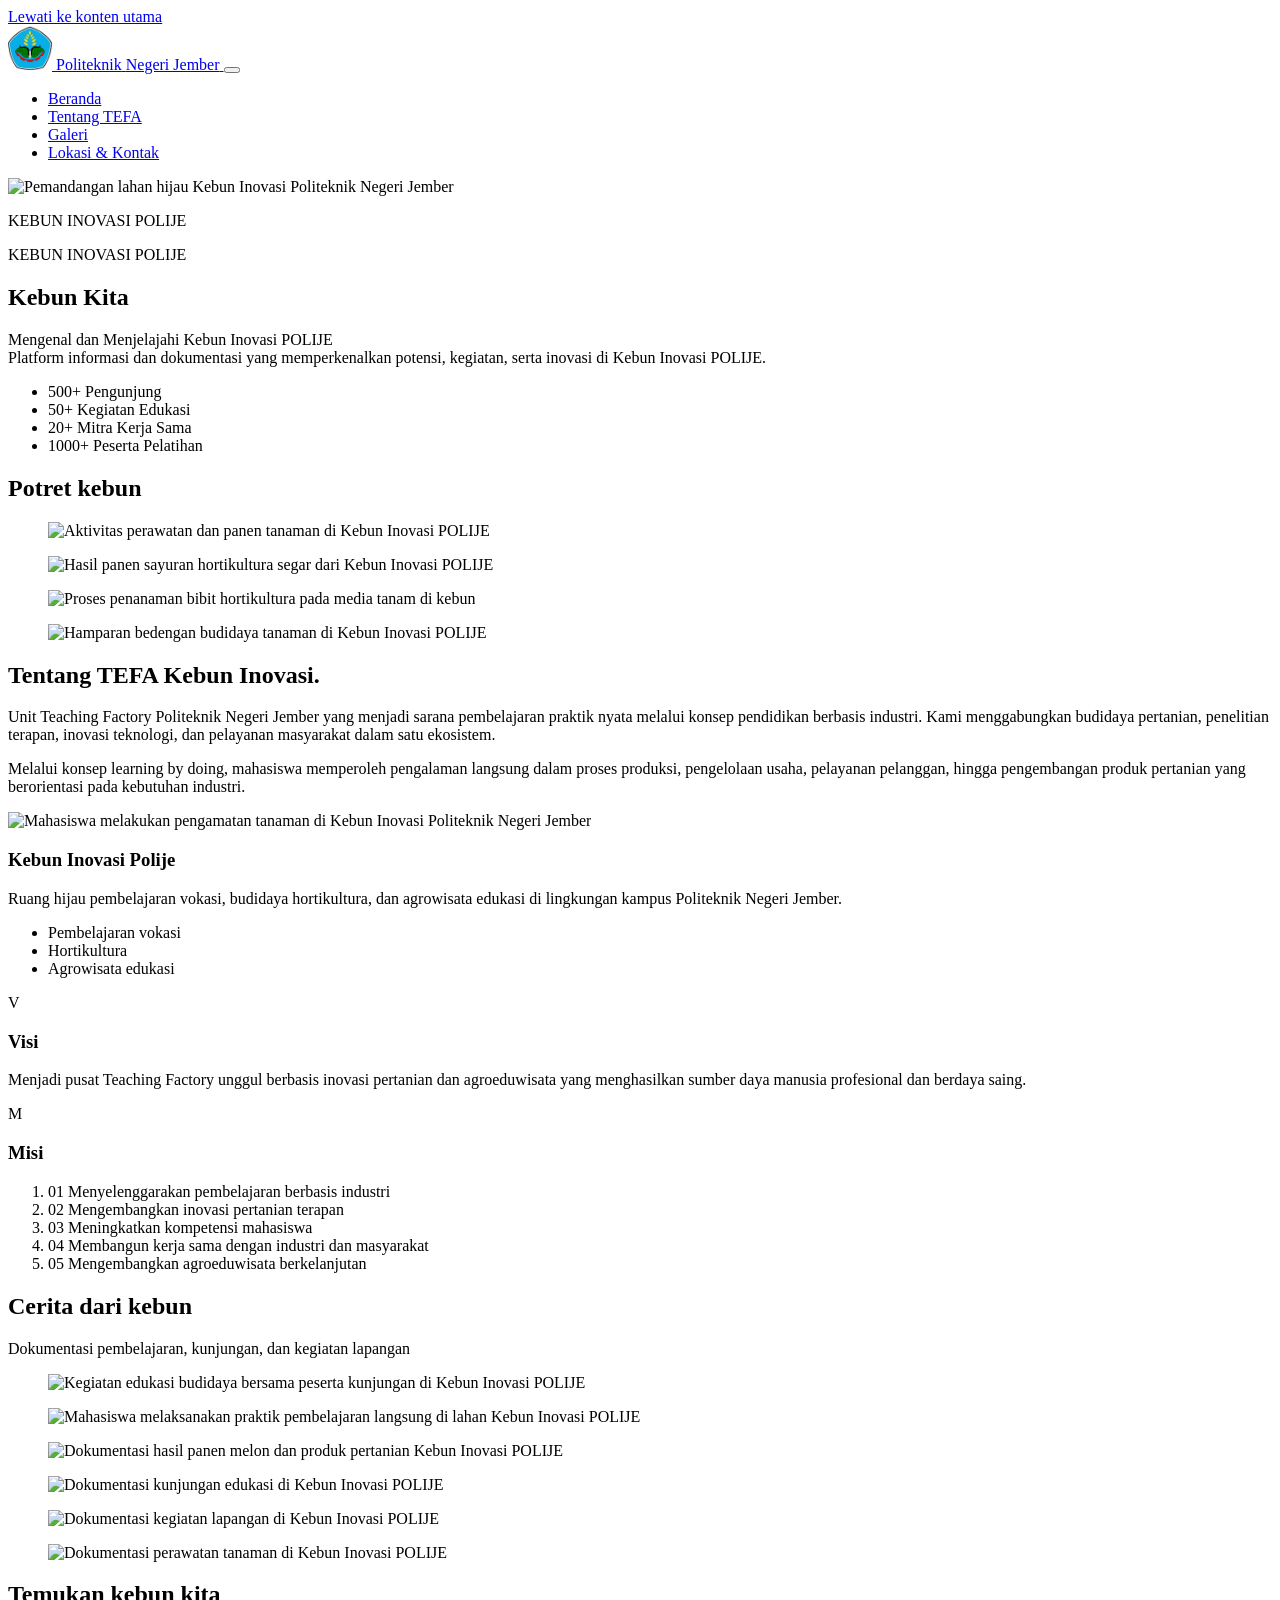
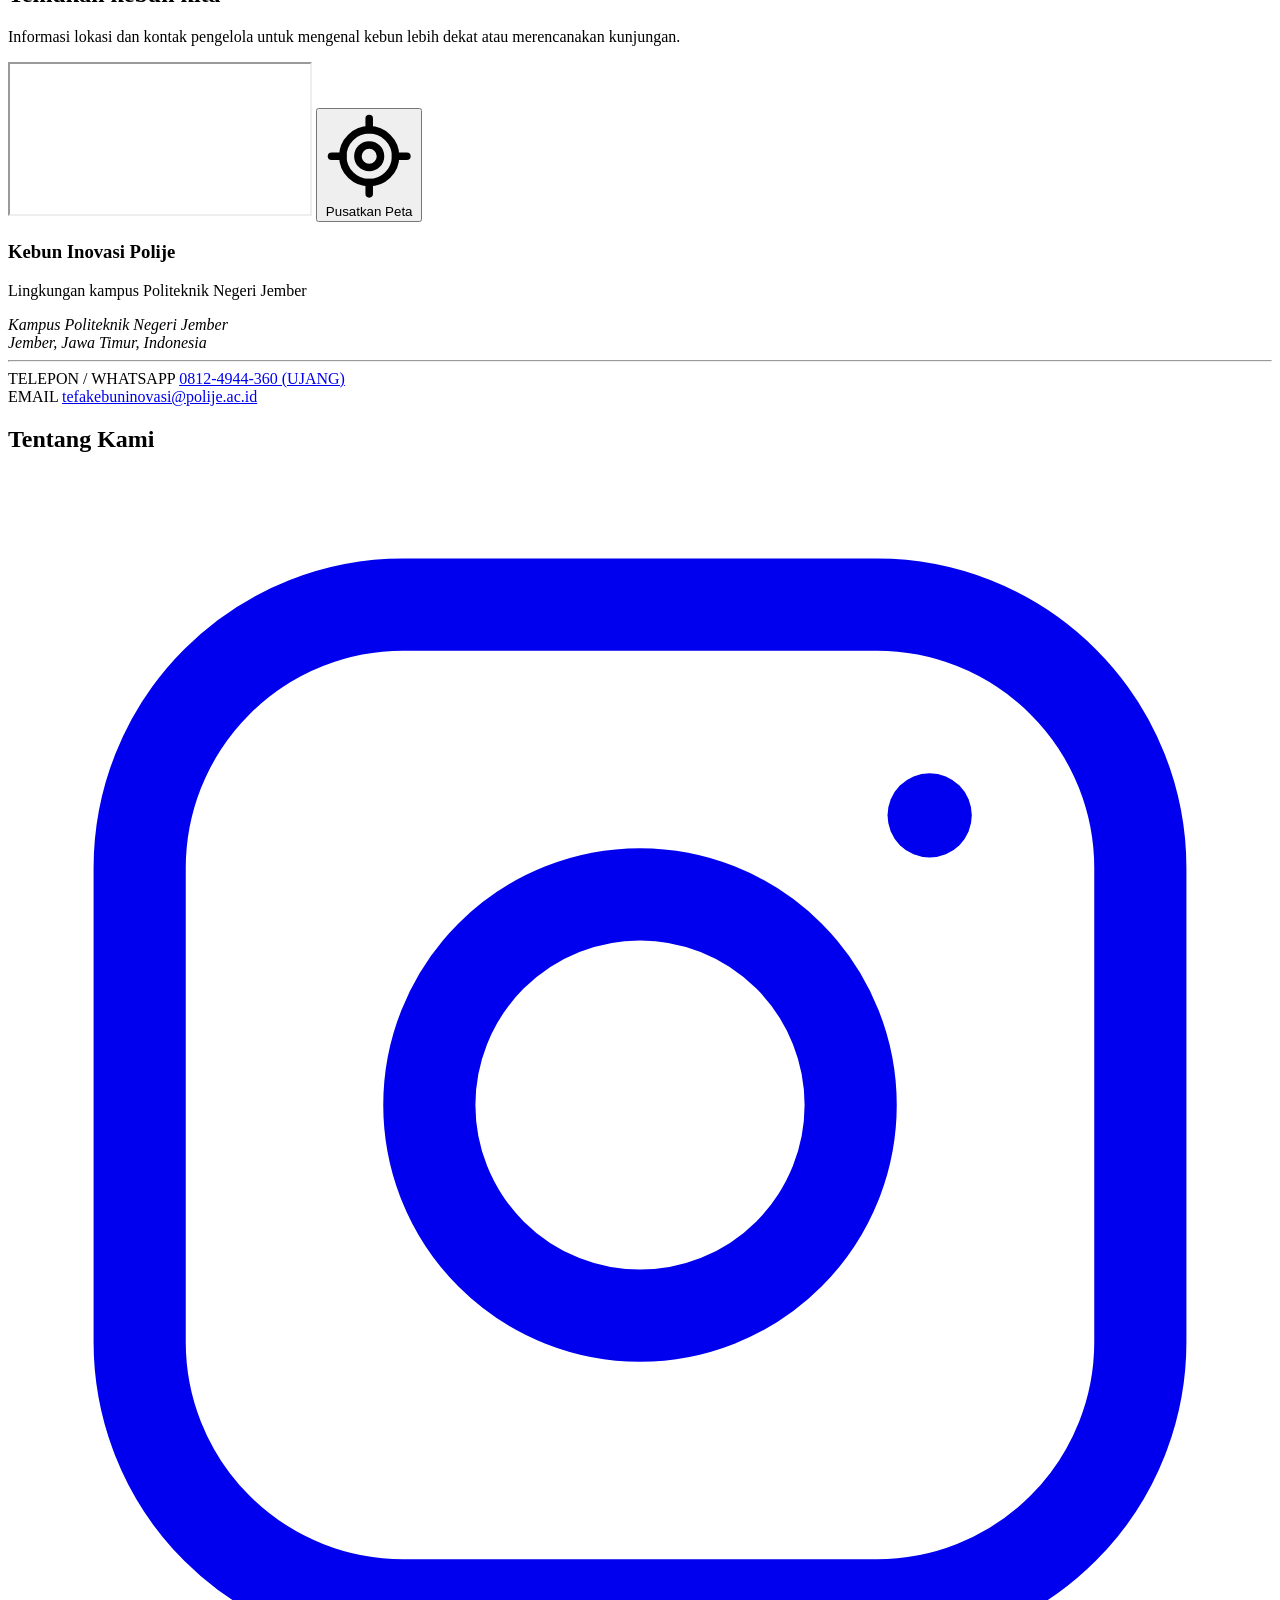
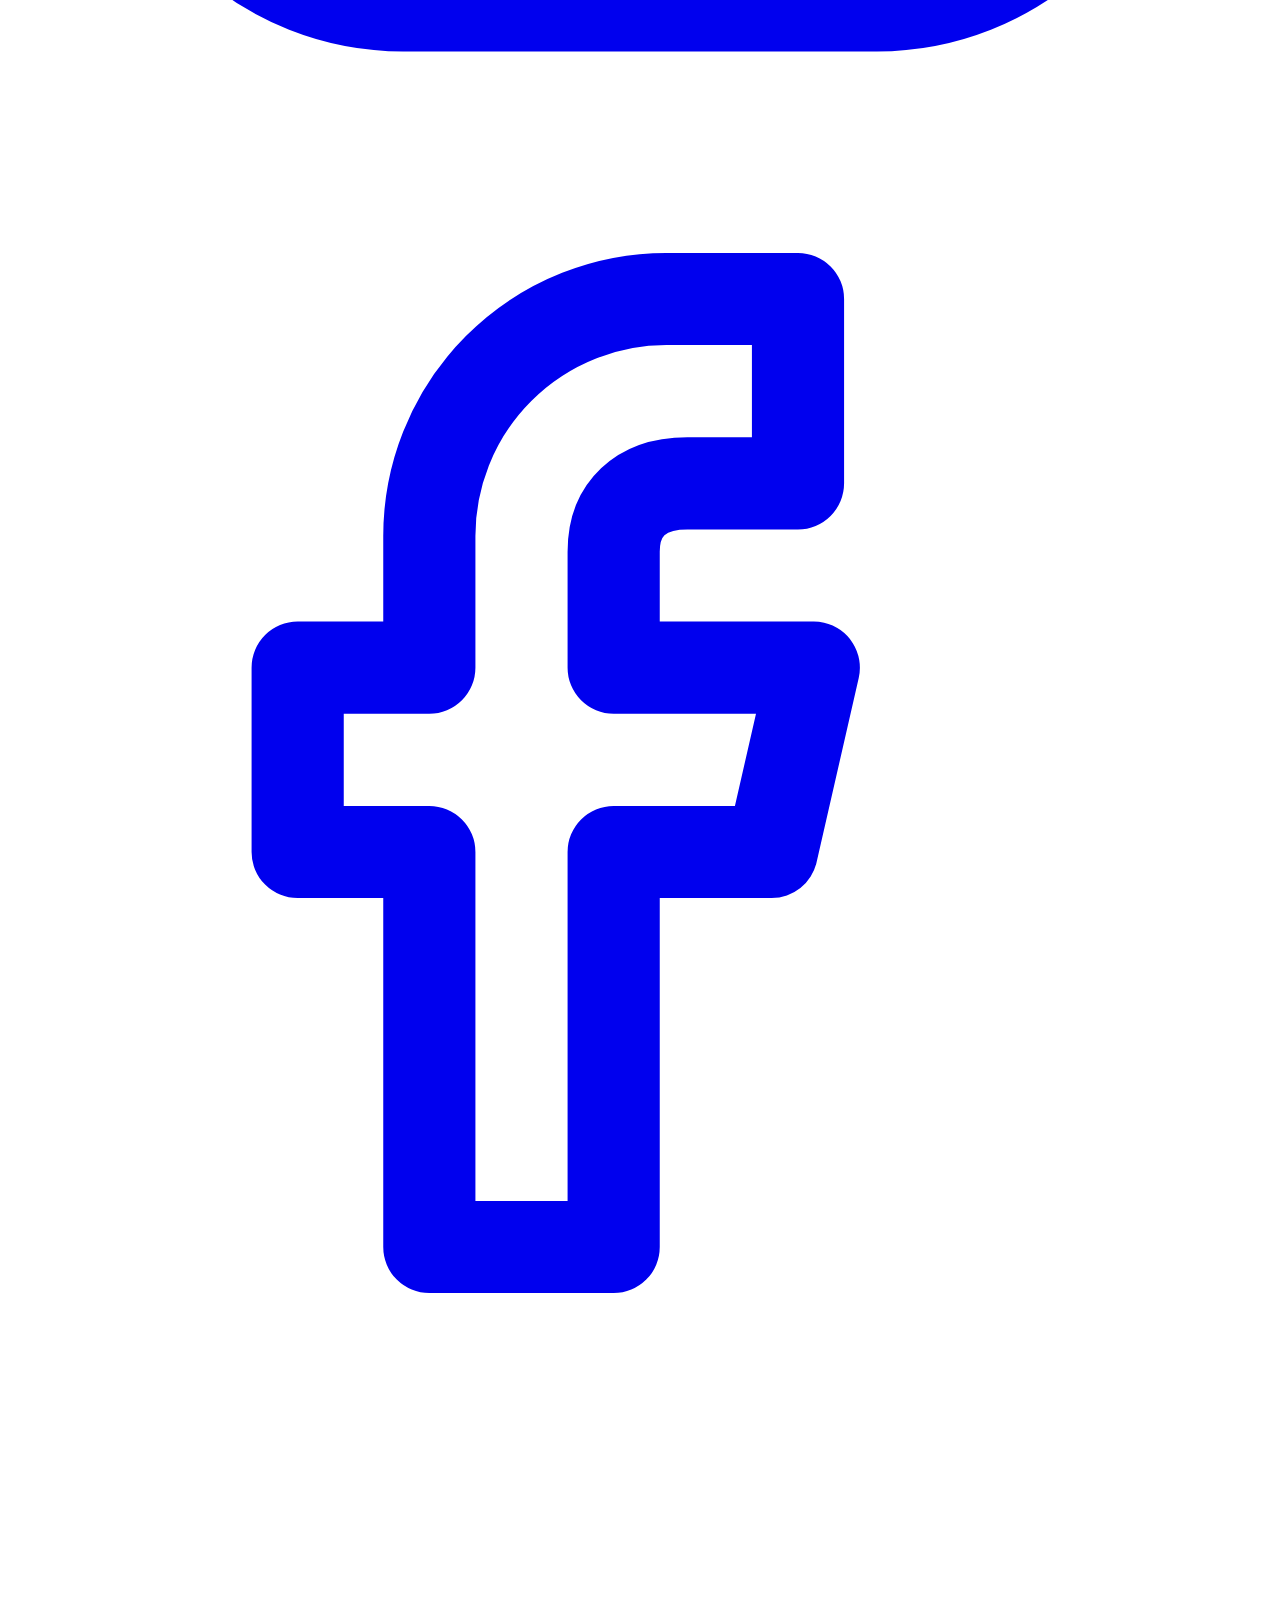
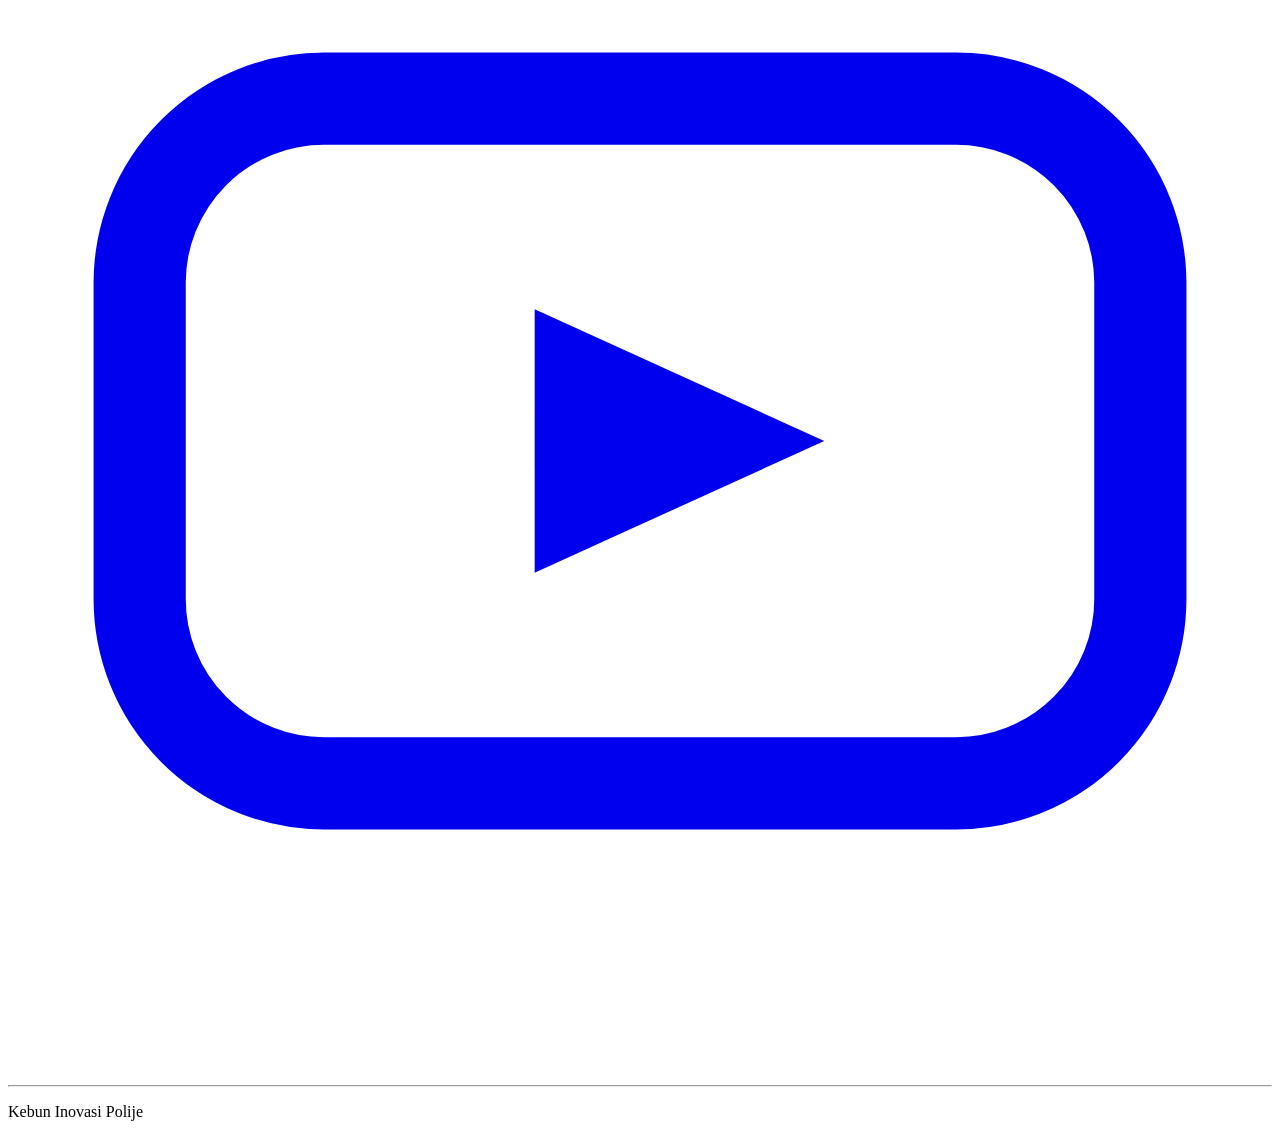
==== commit dbbdfd2a: "ubah+hapus" ====
--- a/index.html
+++ b/index.html
@@ -1,7 +1,4 @@
-
-index.html
-100%
-<!doctype html>
+<!DOCTYPE html>
 <html lang="id">
   <head>
     <meta charset="UTF-8" />
@@ -559,4 +556,3 @@
     <script src="assets/js/script.js" defer></script>
   </body>
 </html>
-Menampilkan index.html.
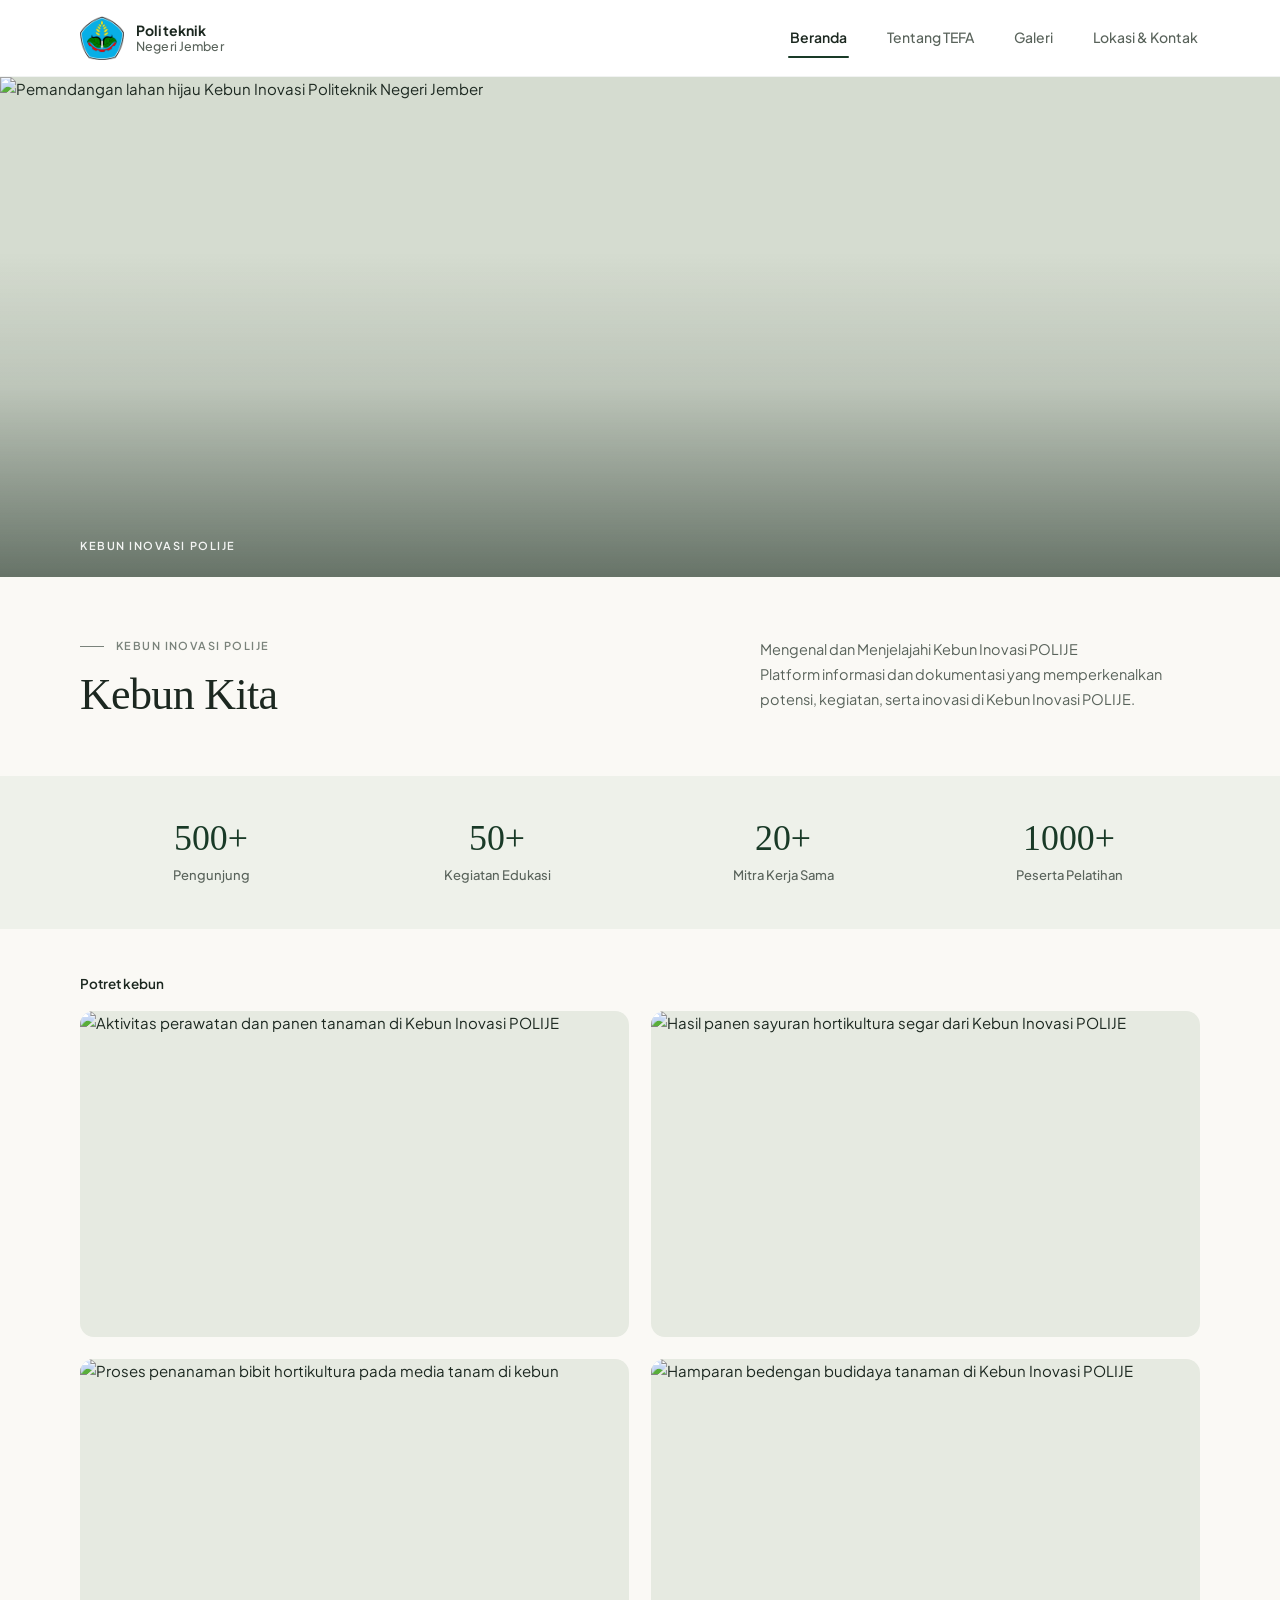
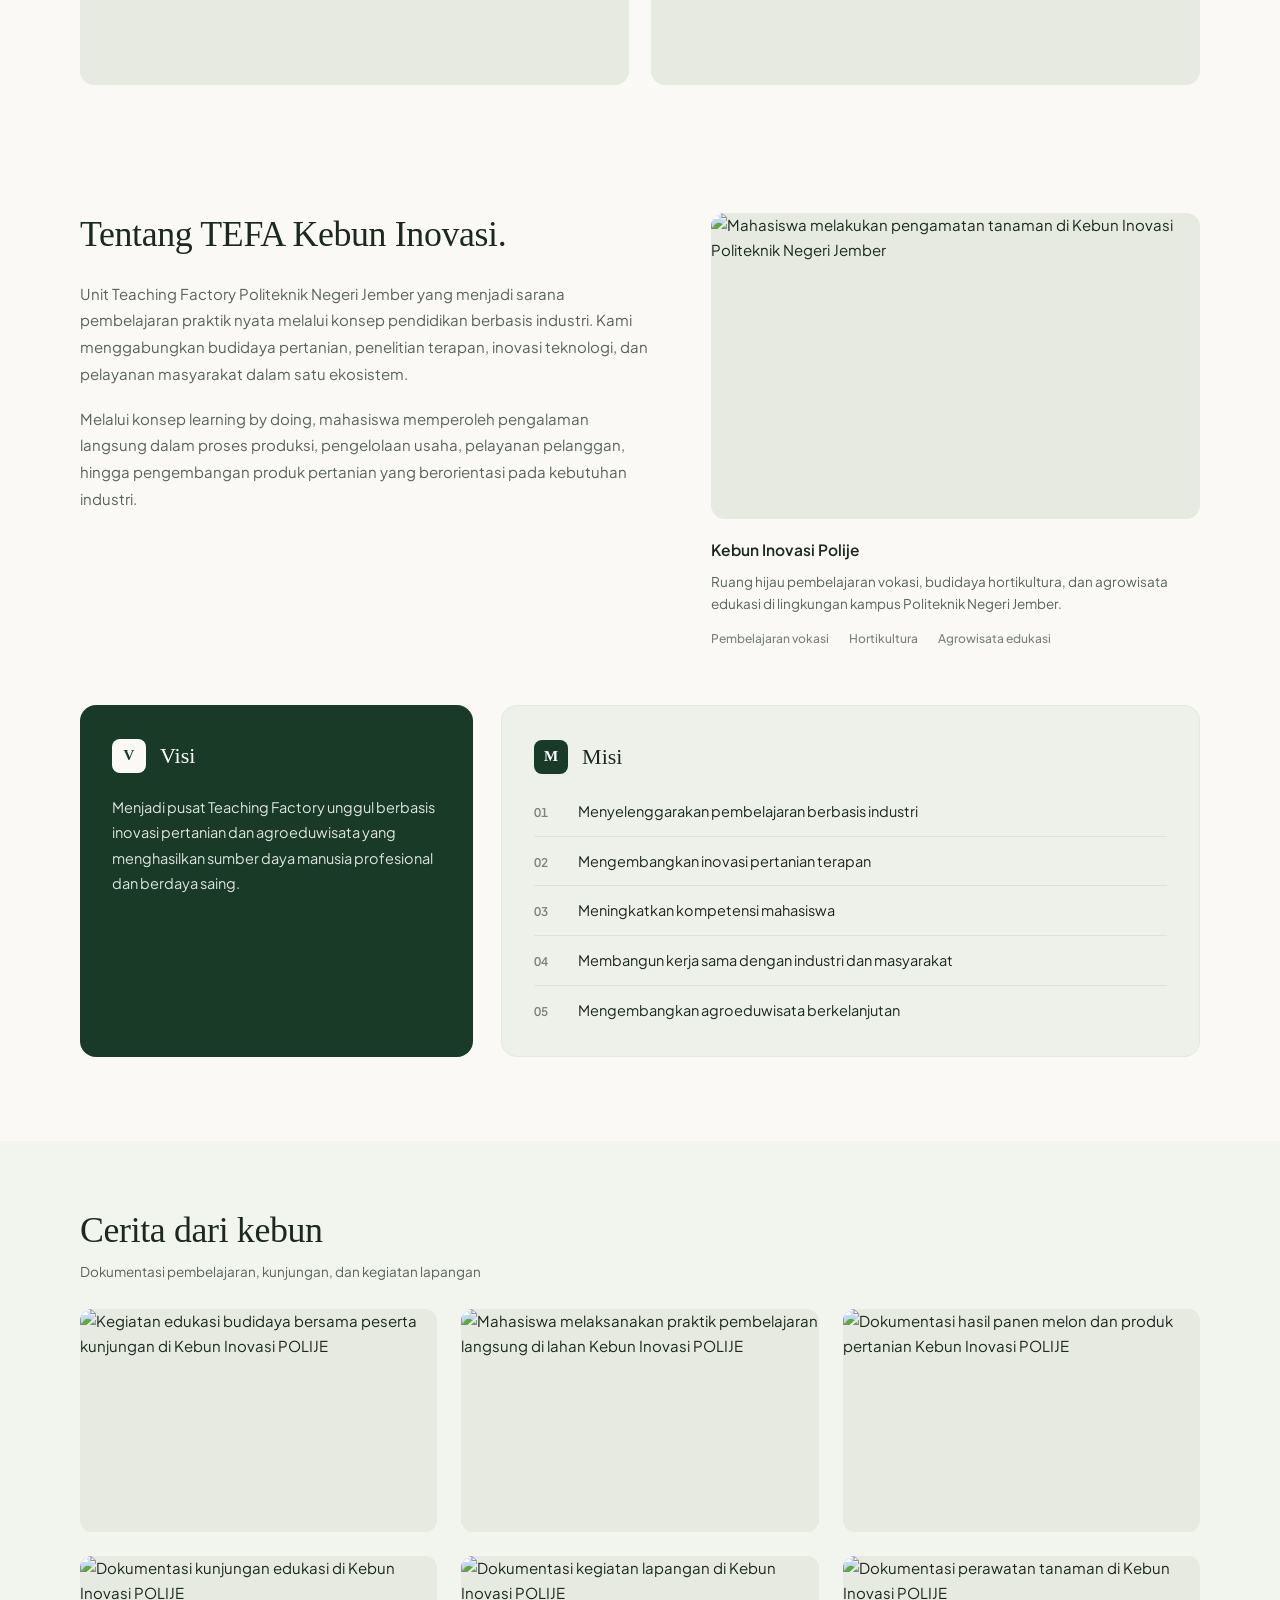
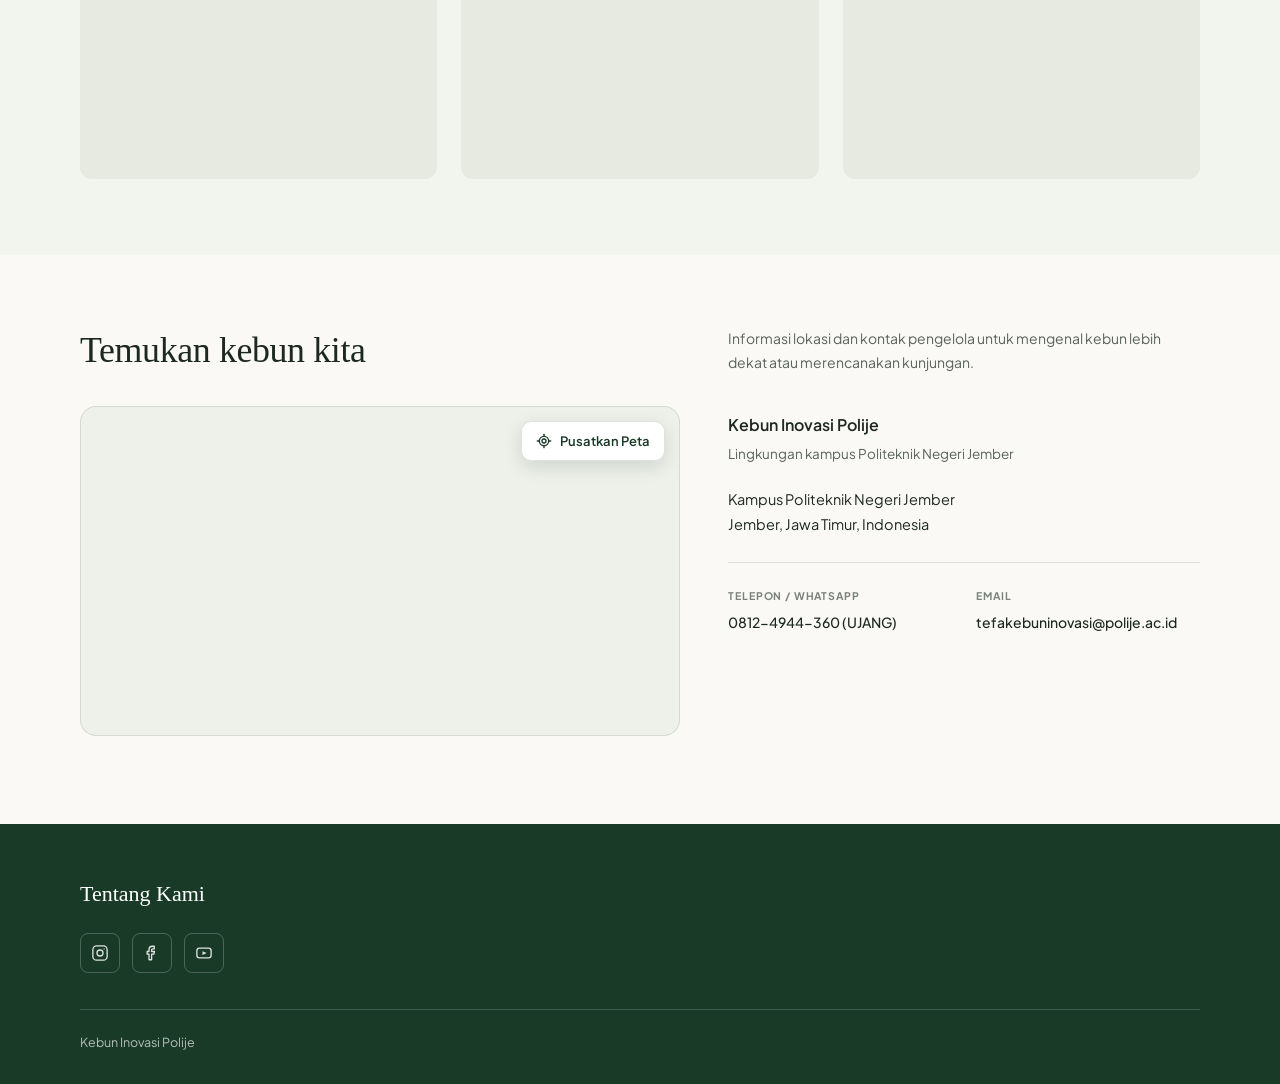
==== commit cb456c89: "ganti nama css" ====
--- a/index.html
+++ b/index.html
@@ -1,4 +1,4 @@
-<!DOCTYPE html>
+<!doctype html>
 <html lang="id">
   <head>
     <meta charset="UTF-8" />
--- a/assets/css/style.css
+++ b/assets/css/style.css
@@ -0,0 +1,1157 @@
+/* ==========================================================================
+   Kebun Kita — TEFA Kebun Inovasi POLIJE
+   Pure CSS3 Stylesheet (Responsive, Accessible, Motion-Aware)
+   ========================================================================== */
+
+:root {
+  /* Color Palette */
+  --color-bg-canvas: #faf9f5;
+  --color-bg-header: #ffffff;
+  --color-bg-sage: #eef1ea;
+  --color-bg-stories: #f2f4ee;
+  --color-bg-media: #e6eae1;
+  --color-bg-hero-media: #d5dcd0;
+
+  --color-forest: #193a27;
+  --color-forest-hover: #132e1e;
+  --color-forest-soft: rgba(25, 58, 39, 0.08);
+  --color-forest-line: rgba(25, 58, 39, 0.12);
+
+  --color-ink-primary: #1c2820;
+  --color-ink-body: #59635b;
+  --color-ink-muted: #7a837b;
+  --color-white: #ffffff;
+  --color-white-soft: rgba(255, 255, 255, 0.86);
+  --color-white-muted: rgba(255, 255, 255, 0.68);
+  --color-white-line: rgba(255, 255, 255, 0.16);
+
+  /* Typography */
+  --font-serif: "Lora", Georgia, "Times New Roman", serif;
+  --font-sans: "Plus Jakarta Sans", -apple-system, BlinkMacSystemFont, "Segoe UI",
+    Roboto, sans-serif;
+
+  /* Spacing & Layout */
+  --container-max: 1120px;
+  --container-gutter: 24px;
+  --header-height: 76px;
+
+  /* Radius & Elevation */
+  --radius-sm: 8px;
+  --radius-md: 12px;
+  --radius-lg: 16px;
+  --shadow-header: 0 4px 20px rgba(25, 58, 39, 0.06);
+  --shadow-floating: 0 6px 18px rgba(20, 42, 29, 0.14);
+
+  /* Motion */
+  --ease-out-expo: cubic-bezier(0.16, 1, 0.3, 1);
+  --duration-fast: 180ms;
+  --duration-base: 320ms;
+  --duration-reveal: 640ms;
+}
+
+/* Base Reset */
+*,
+*::before,
+*::after {
+  box-sizing: border-box;
+}
+
+html {
+  scroll-behavior: smooth;
+  scroll-padding-top: calc(var(--header-height) + 16px);
+  -webkit-text-size-adjust: 100%;
+}
+
+body {
+  margin: 0;
+  font-family: var(--font-sans);
+  font-size: 15px;
+  line-height: 1.65;
+  color: var(--color-ink-primary);
+  background-color: var(--color-bg-canvas);
+  -webkit-font-smoothing: antialiased;
+  -moz-osx-font-smoothing: grayscale;
+  overflow-x: hidden;
+}
+
+img {
+  display: block;
+  max-width: 100%;
+}
+
+a {
+  color: inherit;
+  text-decoration: none;
+}
+
+h1,
+h2,
+h3,
+p,
+figure,
+ul,
+ol {
+  margin: 0;
+}
+
+ul,
+ol {
+  padding: 0;
+  list-style: none;
+}
+
+button {
+  font: inherit;
+  color: inherit;
+}
+
+:focus-visible {
+  outline: 2px solid var(--color-forest);
+  outline-offset: 3px;
+}
+
+/* Skip Link for Accessibility */
+.skip-link {
+  position: absolute;
+  top: -120px;
+  left: 16px;
+  z-index: 200;
+  padding: 10px 16px;
+  background-color: var(--color-forest);
+  color: var(--color-white);
+  border-radius: var(--radius-sm);
+  font-size: 14px;
+  font-weight: 600;
+  transition: top var(--duration-fast) ease;
+}
+
+.skip-link:focus {
+  top: 16px;
+}
+
+/* Layout Container */
+.container {
+  width: 100%;
+  max-width: calc(var(--container-max) + var(--container-gutter) * 2);
+  margin-inline: auto;
+  padding-inline: var(--container-gutter);
+}
+
+/* ==========================================================================
+   Header & Navigation
+   ========================================================================== */
+.site-header {
+  position: sticky;
+  top: 0;
+  z-index: 100;
+  background-color: rgba(255, 255, 255, 0.96);
+  backdrop-filter: blur(10px);
+  -webkit-backdrop-filter: blur(10px);
+  border-bottom: 1px solid rgba(25, 58, 39, 0.06);
+  transition: box-shadow var(--duration-base) var(--ease-out-expo),
+    background-color var(--duration-base) ease;
+}
+
+.site-header.is-scrolled {
+  background-color: rgba(255, 255, 255, 0.98);
+  box-shadow: var(--shadow-header);
+}
+
+.header-inner {
+  min-height: var(--header-height);
+  display: flex;
+  align-items: center;
+  justify-content: space-between;
+  gap: 24px;
+}
+
+.brand-link {
+  display: inline-flex;
+  align-items: center;
+  flex-shrink: 0;
+  min-height: 44px;
+}
+
+.brand-logo-wrap {
+  position: relative;
+  display: inline-flex;
+  align-items: center;
+  gap: 12px;
+  height: 44px;
+}
+
+.brand-logo-img {
+  height: 44px;
+  width: auto;
+  flex-shrink: 0;
+  object-fit: contain;
+  object-position: left center;
+}
+
+.brand-text {
+  display: flex;
+  flex-direction: column;
+  justify-content: center;
+  line-height: 1.18;
+}
+
+.brand-text-top {
+  font-size: 14px;
+  font-weight: 700;
+  letter-spacing: 0.01em;
+  color: var(--color-ink-primary);
+  white-space: nowrap;
+}
+
+.brand-text-bottom {
+  font-size: 12.5px;
+  font-weight: 500;
+  letter-spacing: 0.01em;
+  color: var(--color-ink-body);
+  white-space: nowrap;
+}
+
+.primary-nav {
+  display: flex;
+  align-items: center;
+}
+
+.nav-list {
+  display: flex;
+  align-items: center;
+  gap: 36px;
+}
+
+.nav-link {
+  position: relative;
+  display: inline-flex;
+  align-items: center;
+  padding: 8px 2px;
+  font-size: 14px;
+  font-weight: 500;
+  color: var(--color-ink-body);
+  white-space: nowrap;
+  transition: color var(--duration-fast) ease;
+}
+
+.nav-link::after {
+  content: "";
+  position: absolute;
+  left: 0;
+  right: 0;
+  bottom: 0;
+  height: 2px;
+  border-radius: 999px;
+  background-color: var(--color-forest);
+  transform: scaleX(0);
+  transform-origin: left center;
+  transition: transform var(--duration-base) var(--ease-out-expo);
+}
+
+.nav-link:hover,
+.nav-link:focus-visible,
+.nav-link.is-active {
+  color: var(--color-ink-primary);
+}
+
+.nav-link.is-active {
+  font-weight: 600;
+}
+
+.nav-link.is-active::after,
+.nav-link:hover::after {
+  transform: scaleX(1);
+}
+
+/* Mobile Toggle Button */
+.nav-toggle {
+  display: none;
+  width: 44px;
+  height: 44px;
+  padding: 0;
+  border: 1px solid var(--color-forest-line);
+  border-radius: var(--radius-sm);
+  background-color: var(--color-white);
+  cursor: pointer;
+  align-items: center;
+  justify-content: center;
+  flex-direction: column;
+  gap: 5px;
+  transition: background-color var(--duration-fast) ease,
+    border-color var(--duration-fast) ease;
+}
+
+.nav-toggle:hover {
+  background-color: var(--color-bg-sage);
+}
+
+.nav-toggle-bar {
+  display: block;
+  width: 20px;
+  height: 2px;
+  border-radius: 999px;
+  background-color: var(--color-forest);
+  transition: transform var(--duration-base) var(--ease-out-expo),
+    opacity var(--duration-fast) ease;
+}
+
+.nav-toggle.is-open .nav-toggle-bar:nth-child(1) {
+  transform: translateY(7px) rotate(45deg);
+}
+
+.nav-toggle.is-open .nav-toggle-bar:nth-child(2) {
+  opacity: 0;
+}
+
+.nav-toggle.is-open .nav-toggle-bar:nth-child(3) {
+  transform: translateY(-7px) rotate(-45deg);
+}
+
+/* ==========================================================================
+   Media Frames & Images
+   ========================================================================== */
+.media-frame {
+  position: relative;
+  width: 100%;
+  overflow: hidden;
+  border-radius: var(--radius-md);
+  background-color: var(--color-bg-media);
+}
+
+.media-frame--potret {
+  aspect-ratio: 16 / 9.5;
+  border-radius: 14px;
+}
+
+.media-frame--about {
+  aspect-ratio: 16 / 10;
+  border-radius: 14px;
+}
+
+.media-frame--story {
+  aspect-ratio: 16 / 10;
+  border-radius: 12px;
+}
+
+.media-img {
+  width: 100%;
+  height: 100%;
+  object-fit: cover;
+  object-position: center;
+  transition: transform 520ms var(--ease-out-expo);
+}
+
+.potret-card:hover .media-img,
+.about-feature:hover .media-img,
+.story-card:hover .media-img {
+  transform: scale(1.03);
+}
+
+/* ==========================================================================
+   Section 1: Hero Banner & Intro
+   ========================================================================== */
+.hero-section {
+  background-color: var(--color-bg-canvas);
+}
+
+.hero-media {
+  position: relative;
+  width: 100%;
+  height: clamp(290px, 40vw, 500px);
+  overflow: hidden;
+  background-color: var(--color-bg-hero-media);
+}
+
+.hero-image {
+  width: 100%;
+  height: 100%;
+  object-fit: cover;
+  object-position: center;
+  animation: heroFadeIn 900ms var(--ease-out-expo) both;
+}
+
+.hero-scrim {
+  position: absolute;
+  inset: 0;
+  background: linear-gradient(
+    to top,
+    rgba(16, 33, 22, 0.56) 0%,
+    rgba(16, 33, 22, 0.12) 38%,
+    rgba(16, 33, 22, 0) 65%
+  );
+  pointer-events: none;
+}
+
+.hero-caption-wrap {
+  position: absolute;
+  inset-inline: 0;
+  bottom: 22px;
+  z-index: 2;
+  pointer-events: none;
+}
+
+.hero-caption {
+  font-size: 11px;
+  font-weight: 600;
+  letter-spacing: 0.14em;
+  text-transform: uppercase;
+  color: rgba(255, 255, 255, 0.92);
+}
+
+.hero-intro {
+  display: grid;
+  grid-template-columns: minmax(0, 1fr) minmax(0, 440px);
+  align-items: center;
+  gap: 32px 48px;
+  padding-block: 52px 56px;
+}
+
+.eyebrow {
+  display: inline-flex;
+  align-items: center;
+  gap: 12px;
+  font-size: 11px;
+  font-weight: 600;
+  letter-spacing: 0.13em;
+  text-transform: uppercase;
+  color: var(--color-ink-muted);
+  margin-bottom: 14px;
+}
+
+.eyebrow-line {
+  width: 24px;
+  height: 1px;
+  background-color: var(--color-ink-muted);
+}
+
+.hero-title {
+  font-family: var(--font-serif);
+  font-size: clamp(2.15rem, 3.6vw, 2.75rem);
+  font-weight: 500;
+  line-height: 1.15;
+  letter-spacing: -0.015em;
+  color: var(--color-ink-primary);
+  text-wrap: balance;
+}
+
+.hero-description {
+  font-size: 14.5px;
+  line-height: 1.75;
+  color: var(--color-ink-body);
+}
+
+/* ==========================================================================
+   Section 2: Statistik Ringkas
+   ========================================================================== */
+.stats-section {
+  background-color: var(--color-bg-sage);
+  padding-block: 42px;
+}
+
+.stats-grid {
+  display: grid;
+  grid-template-columns: repeat(4, minmax(0, 1fr));
+  gap: 24px;
+}
+
+.stat-item {
+  display: flex;
+  flex-direction: column;
+  align-items: center;
+  text-align: center;
+  gap: 6px;
+}
+
+.stat-value {
+  font-family: var(--font-serif);
+  font-size: clamp(1.85rem, 2.8vw, 2.35rem);
+  font-weight: 500;
+  line-height: 1.15;
+  color: var(--color-forest);
+  font-variant-numeric: tabular-nums;
+}
+
+.stat-label {
+  font-size: 13px;
+  font-weight: 500;
+  color: var(--color-ink-body);
+}
+
+/* ==========================================================================
+   Section 3: Potret Kebun
+   ========================================================================== */
+.potret-section {
+  padding-block: 44px 72px;
+  background-color: var(--color-bg-canvas);
+}
+
+.section-kicker-heading {
+  font-family: var(--font-sans);
+  font-size: 13.5px;
+  font-weight: 600;
+  color: var(--color-ink-primary);
+  margin-bottom: 16px;
+}
+
+.potret-grid {
+  display: grid;
+  grid-template-columns: repeat(2, minmax(0, 1fr));
+  gap: 22px;
+}
+
+.potret-card {
+  margin: 0;
+}
+
+/* ==========================================================================
+   Section 4: Tentang TEFA Kebun Inovasi + Visi & Misi
+   ========================================================================== */
+.about-section {
+  padding-block: 56px 84px;
+  background-color: var(--color-bg-canvas);
+}
+
+.section-heading {
+  font-family: var(--font-serif);
+  font-size: clamp(1.75rem, 2.8vw, 2.25rem);
+  font-weight: 500;
+  line-height: 1.22;
+  letter-spacing: -0.01em;
+  color: var(--color-ink-primary);
+  text-wrap: balance;
+}
+
+.about-split {
+  display: grid;
+  grid-template-columns: minmax(0, 1.08fr) minmax(0, 0.92fr);
+  align-items: start;
+  gap: 44px 56px;
+}
+
+.about-copy .section-heading {
+  margin-bottom: 24px;
+}
+
+.body-text {
+  font-size: 15px;
+  line-height: 1.78;
+  color: var(--color-ink-body);
+  max-width: 60ch;
+}
+
+.body-text + .body-text {
+  margin-top: 18px;
+}
+
+.about-feature-body {
+  margin-top: 18px;
+}
+
+.about-feature-title {
+  font-family: var(--font-sans);
+  font-size: 15.5px;
+  font-weight: 600;
+  color: var(--color-ink-primary);
+}
+
+.about-feature-desc {
+  margin-top: 8px;
+  font-size: 13.5px;
+  line-height: 1.65;
+  color: var(--color-ink-body);
+}
+
+.about-keywords {
+  margin-top: 14px;
+  display: flex;
+  flex-wrap: wrap;
+  align-items: center;
+  gap: 8px 20px;
+  font-size: 12px;
+  font-weight: 500;
+  color: var(--color-ink-muted);
+}
+
+/* Visi & Misi Grid */
+.vision-mission-grid {
+  margin-top: 56px;
+  display: grid;
+  grid-template-columns: minmax(0, 0.72fr) minmax(0, 1.28fr);
+  gap: 28px;
+  align-items: stretch;
+}
+
+.vm-card {
+  border-radius: var(--radius-lg);
+  padding: 34px 32px;
+  display: flex;
+  flex-direction: column;
+}
+
+.vm-card--vision {
+  background-color: var(--color-forest);
+  color: var(--color-white);
+}
+
+.vm-card--mission {
+  background-color: var(--color-bg-sage);
+  color: var(--color-ink-primary);
+  border: 1px solid rgba(25, 58, 39, 0.05);
+}
+
+.vm-header {
+  display: flex;
+  align-items: center;
+  gap: 14px;
+  margin-bottom: 22px;
+}
+
+.vm-badge {
+  width: 34px;
+  height: 34px;
+  border-radius: var(--radius-sm);
+  display: inline-flex;
+  align-items: center;
+  justify-content: center;
+  font-family: var(--font-serif);
+  font-size: 15px;
+  font-weight: 600;
+  flex-shrink: 0;
+}
+
+.vm-badge--light {
+  background-color: var(--color-bg-canvas);
+  color: var(--color-forest);
+}
+
+.vm-badge--dark {
+  background-color: var(--color-forest);
+  color: var(--color-white);
+}
+
+.vm-title {
+  font-family: var(--font-serif);
+  font-size: 22px;
+  font-weight: 500;
+  line-height: 1.2;
+}
+
+.vm-vision-text {
+  font-size: 14.5px;
+  line-height: 1.75;
+  color: var(--color-white-soft);
+}
+
+.misi-list {
+  display: flex;
+  flex-direction: column;
+}
+
+.misi-item {
+  display: grid;
+  grid-template-columns: 32px minmax(0, 1fr);
+  align-items: baseline;
+  gap: 12px;
+  padding-block: 13px;
+  border-bottom: 1px solid rgba(25, 58, 39, 0.08);
+}
+
+.misi-item:first-child {
+  padding-top: 4px;
+}
+
+.misi-item:last-child {
+  border-bottom: none;
+  padding-bottom: 0;
+}
+
+.misi-num {
+  font-size: 12px;
+  font-weight: 600;
+  color: var(--color-ink-muted);
+  font-variant-numeric: tabular-nums;
+}
+
+.misi-text {
+  font-size: 14.5px;
+  line-height: 1.55;
+  color: var(--color-ink-primary);
+}
+
+/* ==========================================================================
+   Section 5: Cerita dari Kebun
+   ========================================================================== */
+.stories-section {
+  background-color: var(--color-bg-stories);
+  padding-block: 68px 76px;
+}
+
+.stories-header {
+  margin-bottom: 26px;
+}
+
+.stories-subtitle {
+  margin-top: 8px;
+  font-size: 13.5px;
+  color: var(--color-ink-body);
+}
+
+.stories-grid {
+  display: grid;
+  grid-template-columns: repeat(3, minmax(0, 1fr));
+  gap: 24px;
+}
+
+.story-card {
+  display: flex;
+  flex-direction: column;
+}
+
+/* ==========================================================================
+   Section 6: Temukan Kebun Kita (Lokasi & Kontak)
+   ========================================================================== */
+.location-section {
+  background-color: var(--color-bg-canvas);
+  padding-block: 72px 88px;
+}
+
+.location-header {
+  display: grid;
+  grid-template-columns: minmax(0, 1.12fr) minmax(0, 0.88fr);
+  align-items: center;
+  gap: 20px 48px;
+  margin-bottom: 32px;
+}
+
+.location-lead {
+  font-size: 14px;
+  line-height: 1.68;
+  color: var(--color-ink-body);
+}
+
+.location-grid {
+  display: grid;
+  grid-template-columns: minmax(0, 1.12fr) minmax(0, 0.88fr);
+  gap: 36px 48px;
+  align-items: start;
+}
+
+.map-card {
+  position: relative;
+  width: 100%;
+  height: 330px;
+  border-radius: var(--radius-lg);
+  overflow: hidden;
+  border: 1px solid var(--color-forest-line);
+  background-color: var(--color-bg-sage);
+}
+
+.map-iframe {
+  width: 100%;
+  height: 100%;
+  border: 0;
+  display: block;
+}
+
+.map-recenter-btn {
+  position: absolute;
+  top: 14px;
+  right: 14px;
+  z-index: 4;
+  display: inline-flex;
+  align-items: center;
+  gap: 8px;
+  min-height: 40px;
+  padding: 8px 14px;
+  border: 1px solid rgba(25, 58, 39, 0.14);
+  border-radius: 10px;
+  background-color: rgba(255, 255, 255, 0.96);
+  color: var(--color-forest);
+  font-size: 13px;
+  font-weight: 600;
+  line-height: 1;
+  white-space: nowrap;
+  cursor: pointer;
+  box-shadow: var(--shadow-floating);
+  transition: transform var(--duration-fast) var(--ease-out-expo),
+    background-color var(--duration-fast) ease,
+    color var(--duration-fast) ease;
+}
+
+.map-recenter-btn:hover {
+  background-color: var(--color-forest);
+  color: var(--color-white);
+  transform: translateY(-1px);
+}
+
+.map-recenter-btn:active {
+  transform: translateY(0);
+}
+
+.map-recenter-icon {
+  width: 16px;
+  height: 16px;
+  flex-shrink: 0;
+  transition: transform 420ms var(--ease-out-expo);
+}
+
+.map-recenter-btn.is-recentering .map-recenter-icon {
+  transform: rotate(180deg);
+}
+
+.map-status {
+  position: absolute;
+  top: 62px;
+  right: 14px;
+  z-index: 4;
+  max-width: calc(100% - 28px);
+  padding: 7px 12px;
+  border-radius: var(--radius-sm);
+  background-color: rgba(25, 58, 39, 0.92);
+  color: var(--color-white);
+  font-size: 12px;
+  font-weight: 500;
+  opacity: 0;
+  transform: translateY(-4px);
+  pointer-events: none;
+  transition: opacity var(--duration-fast) ease,
+    transform var(--duration-fast) var(--ease-out-expo);
+}
+
+.map-status.is-visible {
+  opacity: 1;
+  transform: translateY(0);
+}
+
+.contact-details {
+  padding-top: 6px;
+}
+
+.contact-org {
+  font-family: var(--font-sans);
+  font-size: 16px;
+  font-weight: 600;
+  color: var(--color-ink-primary);
+}
+
+.contact-org-sub {
+  margin-top: 4px;
+  font-size: 13.5px;
+  color: var(--color-ink-body);
+}
+
+.contact-address {
+  margin-top: 22px;
+  font-style: normal;
+  font-size: 14.5px;
+  line-height: 1.7;
+  color: var(--color-ink-primary);
+}
+
+.contact-divider {
+  border: 0;
+  border-top: 1px solid var(--color-forest-line);
+  margin: 26px 0 24px;
+}
+
+.contact-meta-grid {
+  display: grid;
+  grid-template-columns: repeat(2, minmax(0, 1fr));
+  gap: 20px 24px;
+}
+
+.contact-meta-item {
+  display: flex;
+  flex-direction: column;
+  gap: 6px;
+}
+
+.contact-meta-label {
+  font-size: 10.5px;
+  font-weight: 700;
+  letter-spacing: 0.08em;
+  text-transform: uppercase;
+  color: var(--color-ink-muted);
+}
+
+.contact-meta-value {
+  font-size: 14px;
+  font-weight: 500;
+  color: var(--color-ink-primary);
+  overflow-wrap: anywhere;
+  transition: color var(--duration-fast) ease;
+}
+
+.contact-meta-value:hover {
+  color: var(--color-forest);
+  text-decoration: underline;
+  text-underline-offset: 3px;
+}
+
+/* ==========================================================================
+   Footer
+   ========================================================================== */
+.site-footer {
+  background-color: var(--color-forest);
+  color: var(--color-white);
+  padding-block: 52px 32px;
+}
+
+.footer-heading {
+  font-family: var(--font-serif);
+  font-size: 22px;
+  font-weight: 500;
+  color: var(--color-white);
+  margin-bottom: 20px;
+}
+
+.social-links {
+  display: flex;
+  align-items: center;
+  gap: 12px;
+}
+
+.social-link {
+  width: 40px;
+  height: 40px;
+  border-radius: var(--radius-sm);
+  border: 1px solid rgba(255, 255, 255, 0.22);
+  display: inline-flex;
+  align-items: center;
+  justify-content: center;
+  color: var(--color-white-soft);
+  transition: background-color var(--duration-fast) ease,
+    border-color var(--duration-fast) ease,
+    color var(--duration-fast) ease,
+    transform var(--duration-fast) var(--ease-out-expo);
+}
+
+.social-link svg {
+  width: 18px;
+  height: 18px;
+}
+
+.social-link:hover,
+.social-link:focus-visible {
+  background-color: rgba(255, 255, 255, 0.12);
+  border-color: rgba(255, 255, 255, 0.48);
+  color: var(--color-white);
+  transform: translateY(-2px);
+}
+
+.social-link:focus-visible {
+  outline-color: var(--color-white);
+}
+
+.footer-divider {
+  border: 0;
+  border-top: 1px solid var(--color-white-line);
+  margin: 36px 0 22px;
+}
+
+.footer-copyright {
+  font-size: 12.5px;
+  color: var(--color-white-muted);
+}
+
+/* ==========================================================================
+   Motion & Scroll Reveal
+   ========================================================================== */
+@keyframes heroFadeIn {
+  from {
+    opacity: 0;
+    transform: scale(1.02);
+  }
+  to {
+    opacity: 1;
+    transform: scale(1);
+  }
+}
+
+.reveal {
+  opacity: 1;
+  transform: none;
+}
+
+.js-reveal-ready .reveal {
+  opacity: 0;
+  transform: translateY(18px);
+  transition: opacity var(--duration-reveal) var(--ease-out-expo),
+    transform var(--duration-reveal) var(--ease-out-expo);
+}
+
+.js-reveal-ready .reveal.is-visible {
+  opacity: 1;
+  transform: translateY(0);
+}
+
+/* ==========================================================================
+   Responsive Breakpoints
+   ========================================================================== */
+@media (max-width: 1024px) {
+  .hero-intro,
+  .location-header {
+    grid-template-columns: minmax(0, 1fr);
+    gap: 18px;
+  }
+
+  .about-split {
+    grid-template-columns: minmax(0, 1fr);
+    gap: 36px;
+  }
+
+  .vision-mission-grid {
+    grid-template-columns: minmax(0, 1fr);
+    gap: 20px;
+  }
+
+  .location-grid {
+    grid-template-columns: minmax(0, 1fr);
+    gap: 32px;
+  }
+}
+
+@media (max-width: 768px) {
+  :root {
+    --header-height: 68px;
+    --container-gutter: 20px;
+  }
+
+  .nav-toggle {
+    display: inline-flex;
+  }
+
+  .primary-nav {
+    position: absolute;
+    top: 100%;
+    left: 0;
+    right: 0;
+    background-color: var(--color-white);
+    border-bottom: 1px solid var(--color-forest-line);
+    box-shadow: var(--shadow-header);
+    padding: 0 var(--container-gutter);
+    max-height: 0;
+    overflow: hidden;
+    opacity: 0;
+    visibility: hidden;
+    transition: max-height var(--duration-base) var(--ease-out-expo),
+      opacity var(--duration-fast) ease,
+      padding var(--duration-base) var(--ease-out-expo),
+      visibility var(--duration-base) ease;
+  }
+
+  .primary-nav.is-open {
+    max-height: 320px;
+    padding: 12px var(--container-gutter) 20px;
+    opacity: 1;
+    visibility: visible;
+  }
+
+  .nav-list {
+    width: 100%;
+    flex-direction: column;
+    align-items: stretch;
+    gap: 4px;
+  }
+
+  .nav-link {
+    width: 100%;
+    min-height: 44px;
+    padding: 10px 8px;
+    border-radius: var(--radius-sm);
+  }
+
+  .nav-link::after {
+    display: none;
+  }
+
+  .nav-link.is-active {
+    background-color: var(--color-bg-sage);
+    color: var(--color-forest);
+  }
+
+  .hero-intro {
+    padding-block: 36px 40px;
+  }
+
+  .stats-section {
+    padding-block: 34px;
+  }
+
+  .stats-grid {
+    grid-template-columns: repeat(2, minmax(0, 1fr));
+    gap: 24px 16px;
+  }
+
+  .potret-section {
+    padding-block: 36px 52px;
+  }
+
+  .potret-grid {
+    grid-template-columns: minmax(0, 1fr);
+    gap: 16px;
+  }
+
+  .about-section {
+    padding-block: 44px 64px;
+  }
+
+  .vision-mission-grid {
+    margin-top: 40px;
+  }
+
+  .vm-card {
+    padding: 26px 22px;
+  }
+
+  .stories-section {
+    padding-block: 52px 60px;
+  }
+
+  .stories-grid {
+    grid-template-columns: minmax(0, 1fr);
+    gap: 24px;
+  }
+
+  .location-section {
+    padding-block: 52px 64px;
+  }
+
+  .map-card {
+    height: 300px;
+  }
+
+  .map-recenter-btn {
+    min-height: 44px;
+    padding: 10px 14px;
+  }
+
+  .contact-meta-grid {
+    grid-template-columns: minmax(0, 1fr);
+    gap: 18px;
+  }
+
+  .site-footer {
+    padding-block: 42px 28px;
+  }
+}
+
+/* Respect User Reduced Motion Preferences */
+@media (prefers-reduced-motion: reduce) {
+  html {
+    scroll-behavior: auto;
+  }
+
+  *,
+  *::before,
+  *::after {
+    animation-duration: 0.01ms !important;
+    animation-iteration-count: 1 !important;
+    transition-duration: 0.01ms !important;
+  }
+
+  .js-reveal-ready .reveal {
+    opacity: 1;
+    transform: none;
+  }
+}
